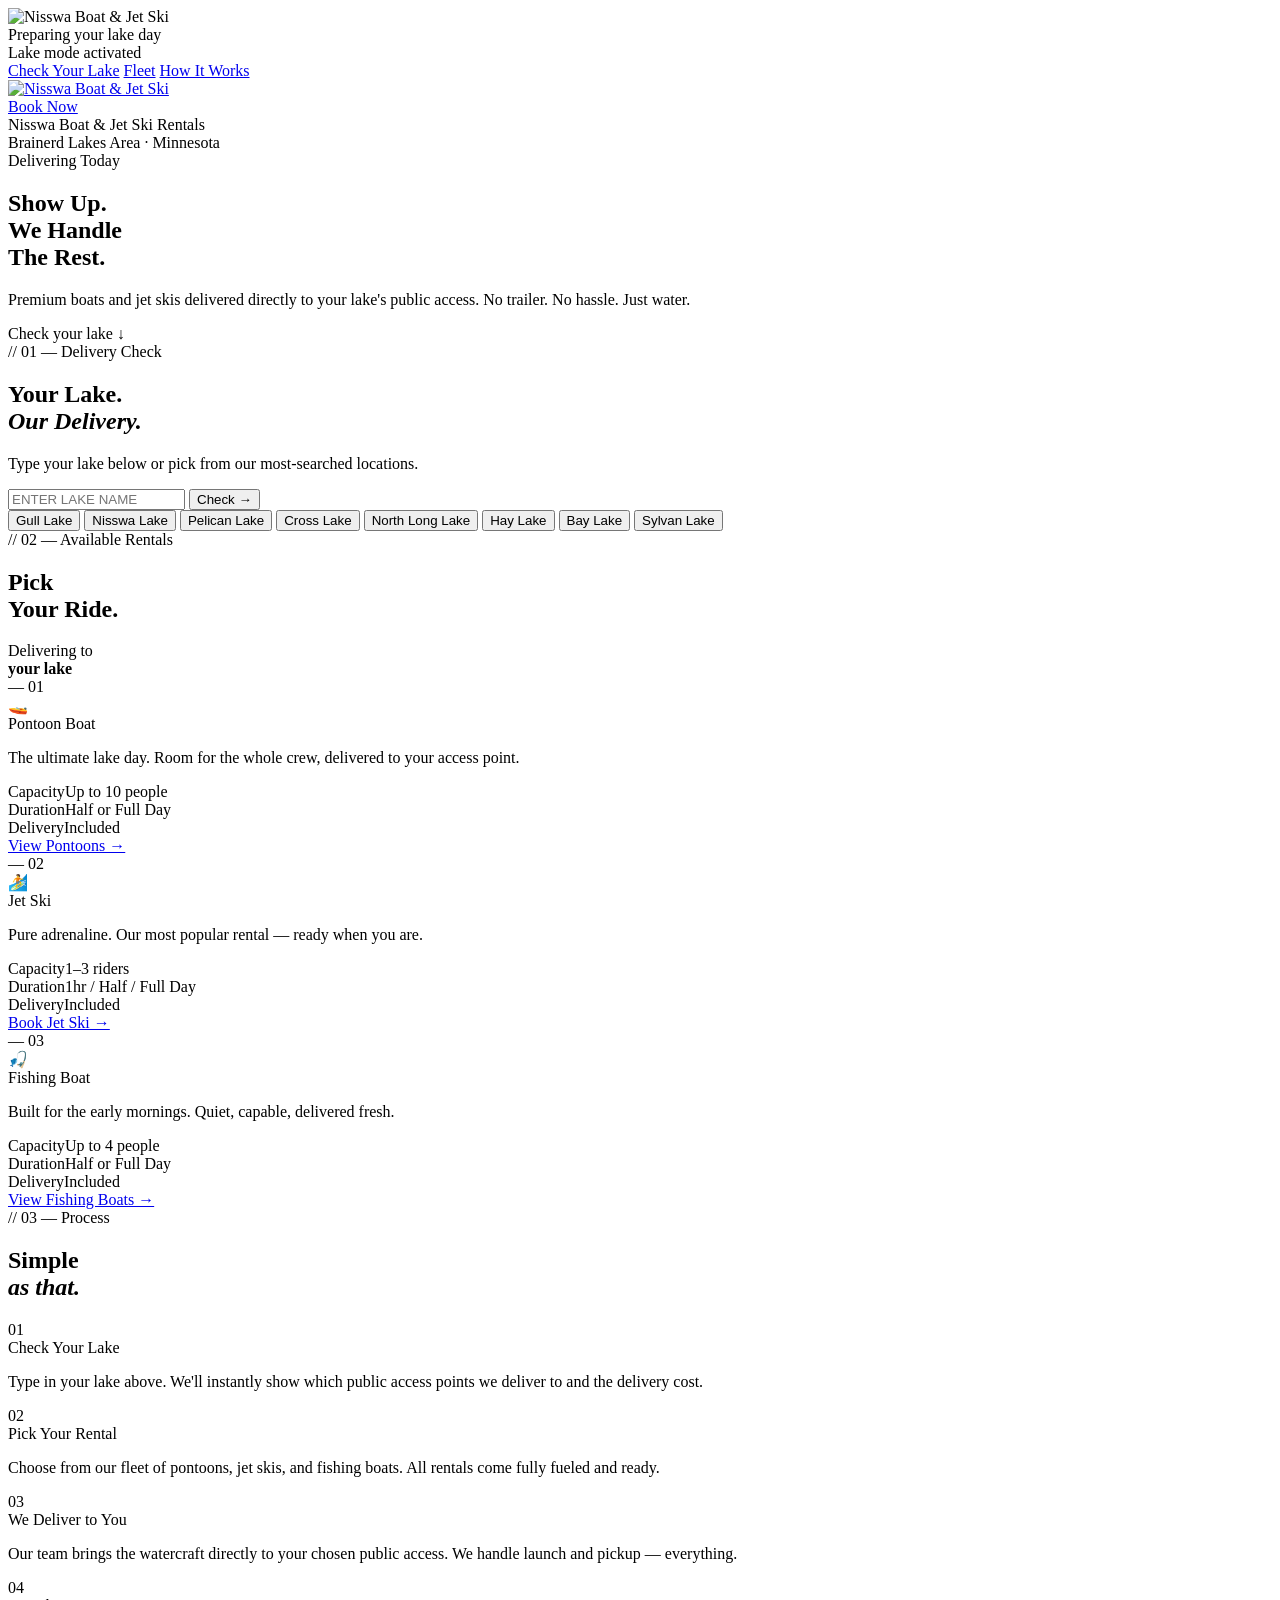
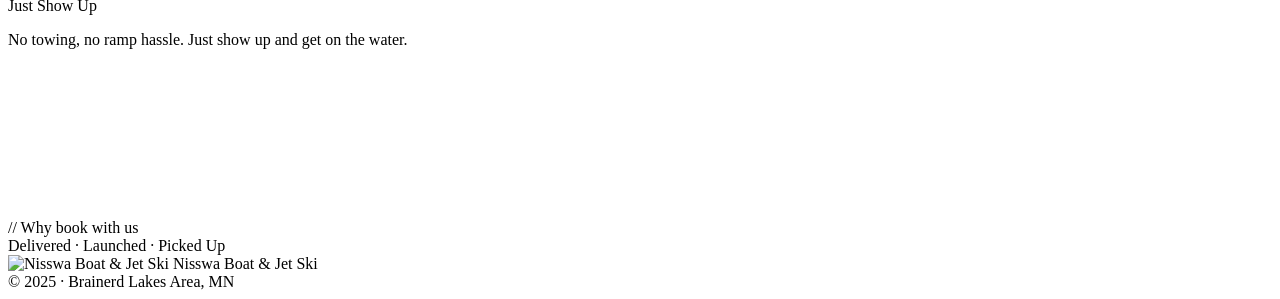
==== index.html @ b8dfc7b7 "Add initial index.html for boat rental website" ====
<!DOCTYPE html>
<html lang="en">
<head>
  <meta charset="UTF-8">
  <meta name="viewport" content="width=device-width, initial-scale=1.0">
  <title>Nisswa Boat & Jet Ski Rentals | Brainerd Lakes Area</title>
  <meta name="description" content="Premium boats and jet skis delivered directly to your lake's public access. Brainerd Lakes Area, Minnesota.">

  <!-- Fonts -->
  <link rel="preconnect" href="https://fonts.googleapis.com">
  <link rel="preconnect" href="https://fonts.gstatic.com" crossorigin>
  <link href="https://fonts.googleapis.com/css2?family=Bebas+Neue&family=DM+Mono:wght@400;500&family=Instrument+Serif:ital@1&family=Syne:wght@400;600;700&display=swap" rel="stylesheet">

  <!-- CSS -->
  <link rel="stylesheet" href="assets/css/styles.css">
  <link rel="stylesheet" href="assets/css/home.css">

  <!-- Booqable -->
  <script src="https://4489d2fe-17a6-4d29-9c95-32f821e65a2d.assets.booqable.com/v2/booqable.js" defer></script>
</head>
<body>

  <!-- LOADER -->
  <div class="nbjs-loader" id="nbjs-loader">
    <div class="nbjs-loader-inner">
      <img src="assets/images/logo.png" alt="Nisswa Boat & Jet Ski">
      <div class="nbjs-loader-line"></div>
      <div class="nbjs-loader-text">Preparing your lake day</div>
    </div>
  </div>

  <!-- CURSOR -->
  <div class="cursor" id="cursor"></div>

  <!-- LAKE MODE TOAST -->
  <div class="lake-mode-toast" id="lakeModeToast">Lake mode activated</div>

  <div class="nbjs-wrap">

    <!-- HEADER -->
    <header id="hdr">
      <div class="header-left">
        <a href="#checker" class="nav-link">Check Your Lake</a>
        <a href="fleet.html" class="nav-link">Fleet</a>
        <a href="#how" class="nav-link">How It Works</a>
      </div>
      <div class="header-logo">
        <a href="index.html" id="lakeModeTrigger" title="Activate Lake Mode">
          <img src="assets/images/logo.png" alt="Nisswa Boat & Jet Ski">
        </a>
      </div>
      <div class="header-right">
        <a href="#checker" class="book-btn">Book Now</a>
      </div>
    </header>

    <!-- HERO -->
    <section class="hero">
      <div class="hero-meta">
        <div class="hero-eyebrow">
          Nisswa Boat &amp; Jet Ski Rentals<br>
          Brainerd Lakes Area · Minnesota
        </div>
        <div class="hero-tag">
          <span class="live-dot"></span>
          Delivering Today
        </div>
      </div>
      <div class="hero-content">
        <h1 class="hero-h1">
          Show Up.<br>
          <span class="dim">We Handle</span><br>
          The Rest.
        </h1>
        <div class="hero-bottom">
          <p class="hero-sub">
            Premium boats and jet skis delivered directly to your lake's public access.
            No trailer. No hassle. Just water.
          </p>
          <div class="hero-scroll">
            <div class="sweep-line"></div>
            <span>Check your lake ↓</span>
          </div>
        </div>
      </div>
    </section>

    <!-- LAKE CHECKER -->
    <section id="checker">
      <div class="checker-top rev">
        <div>
          <div class="s-label">// 01 — Delivery Check</div>
          <h2 class="checker-title">Your Lake.<br><em>Our Delivery.</em></h2>
        </div>
        <p class="checker-desc">
          Type your lake below or pick from our most-searched locations.
        </p>
      </div>

      <div class="search-wrap rev">
        <input class="lake-input" id="lake-input" type="text" placeholder="ENTER LAKE NAME" autocomplete="off">
        <button class="search-btn" onclick="doCheck()">Check →</button>
        <div class="lake-suggestions" id="lake-suggestions"></div>
      </div>

      <div class="pills rev" id="pills">
        <button class="pill" onclick="setLake('Gull Lake')">Gull Lake</button>
        <button class="pill" onclick="setLake('Nisswa Lake')">Nisswa Lake</button>
        <button class="pill" onclick="setLake('Pelican Lake')">Pelican Lake</button>
        <button class="pill" onclick="setLake('Cross Lake')">Cross Lake</button>
        <button class="pill" onclick="setLake('North Long Lake')">North Long Lake</button>
        <button class="pill" onclick="setLake('Hay Lake')">Hay Lake</button>
        <button class="pill" onclick="setLake('Bay Lake')">Bay Lake</button>
        <button class="pill" onclick="setLake('Sylvan Lake')">Sylvan Lake</button>
      </div>

      <div id="results"></div>
    </section>

    <!-- FLEET PREVIEW -->
    <section id="fleet">
      <div class="fleet-top rev">
        <div>
          <div class="s-label">// 02 — Available Rentals</div>
          <h2 class="fleet-title">Pick<br>Your Ride.</h2>
        </div>
        <div class="fleet-ctx">
          Delivering to<br>
          <strong id="fleet-lake">your lake</strong>
        </div>
      </div>

      <div class="fleet-grid rev">
        <div class="fc">
          <div class="fc-num">— 01</div>
          <span class="fc-icon">🚤</span>
          <div class="fc-name">Pontoon Boat</div>
          <p class="fc-tag">The ultimate lake day. Room for the whole crew, delivered to your access point.</p>
          <div class="fc-specs">
            <div class="spec"><span>Capacity</span><span class="sv">Up to 10 people</span></div>
            <div class="spec"><span>Duration</span><span class="sv">Half or Full Day</span></div>
            <div class="spec"><span>Delivery</span><span class="sv">Included</span></div>
          </div>
          <a href="fleet.html" class="fc-btn">View Pontoons →</a>
        </div>

        <div class="fc feat">
          <div class="fc-num">— 02</div>
          <span class="fc-icon">🏄</span>
          <div class="fc-name">Jet Ski</div>
          <p class="fc-tag">Pure adrenaline. Our most popular rental — ready when you are.</p>
          <div class="fc-specs">
            <div class="spec"><span>Capacity</span><span class="sv">1–3 riders</span></div>
            <div class="spec"><span>Duration</span><span class="sv">1hr / Half / Full Day</span></div>
            <div class="spec"><span>Delivery</span><span class="sv">Included</span></div>
          </div>
          <a href="jet-skis.html" class="fc-btn">Book Jet Ski →</a>
        </div>

        <div class="fc">
          <div class="fc-num">— 03</div>
          <span class="fc-icon">🎣</span>
          <div class="fc-name">Fishing Boat</div>
          <p class="fc-tag">Built for the early mornings. Quiet, capable, delivered fresh.</p>
          <div class="fc-specs">
            <div class="spec"><span>Capacity</span><span class="sv">Up to 4 people</span></div>
            <div class="spec"><span>Duration</span><span class="sv">Half or Full Day</span></div>
            <div class="spec"><span>Delivery</span><span class="sv">Included</span></div>
          </div>
          <a href="fleet.html" class="fc-btn">View Fishing Boats →</a>
        </div>
      </div>
    </section>

    <!-- HOW IT WORKS -->
    <section id="how">
      <div class="how-grid">
        <div>
          <div class="s-label rev">// 03 — Process</div>
          <h2 class="how-title rev">Simple<br><em>as that.</em></h2>

          <div class="steps">
            <div class="step rev">
              <span class="step-n">01</span>
              <div>
                <div class="step-name">Check Your Lake</div>
                <p class="step-desc">Type in your lake above. We'll instantly show which public access points we deliver to and the delivery cost.</p>
              </div>
            </div>
            <div class="step rev">
              <span class="step-n">02</span>
              <div>
                <div class="step-name">Pick Your Rental</div>
                <p class="step-desc">Choose from our fleet of pontoons, jet skis, and fishing boats. All rentals come fully fueled and ready.</p>
              </div>
            </div>
            <div class="step rev">
              <span class="step-n">03</span>
              <div>
                <div class="step-name">We Deliver to You</div>
                <p class="step-desc">Our team brings the watercraft directly to your chosen public access. We handle launch and pickup — everything.</p>
              </div>
            </div>
            <div class="step rev">
              <span class="step-n">04</span>
              <div>
                <div class="step-name">Just Show Up</div>
                <p class="step-desc">No towing, no ramp hassle. Just show up and get on the water.</p>
              </div>
            </div>
          </div>
        </div>

        <div class="how-aside rev">
          <div class="how-box">
            <div class="how-box-vis">
              <video autoplay muted loop playsinline>
                <source src="https://chartreuse-sparrow-gl9l.squarespace.com/s/copy_A14134D2-BABE-4068-9DE1-228DFB17A4EE.mov" type="video/mp4">
              </video>
            </div>
            <div class="how-box-info">
              <div class="hbi-label">// Why book with us</div>
              <div class="hbi-val">Delivered · Launched · Picked Up</div>
            </div>
          </div>
        </div>
      </div>
    </section>

    <!-- FOOTER -->
    <footer>
      <div class="footer-logo">
        <img src="assets/images/logo.png" alt="Nisswa Boat &amp; Jet Ski">
        <span class="footer-name">Nisswa Boat &amp; Jet Ski</span>
      </div>
      <div class="footer-copy">© 2025 · Brainerd Lakes Area, MN</div>
    </footer>

  </div><!-- /.nbjs-wrap -->

  <!-- JS -->
  <script src="assets/js/main.js"></script>
  <script src="assets/js/home.js"></script>
</body>
</html>
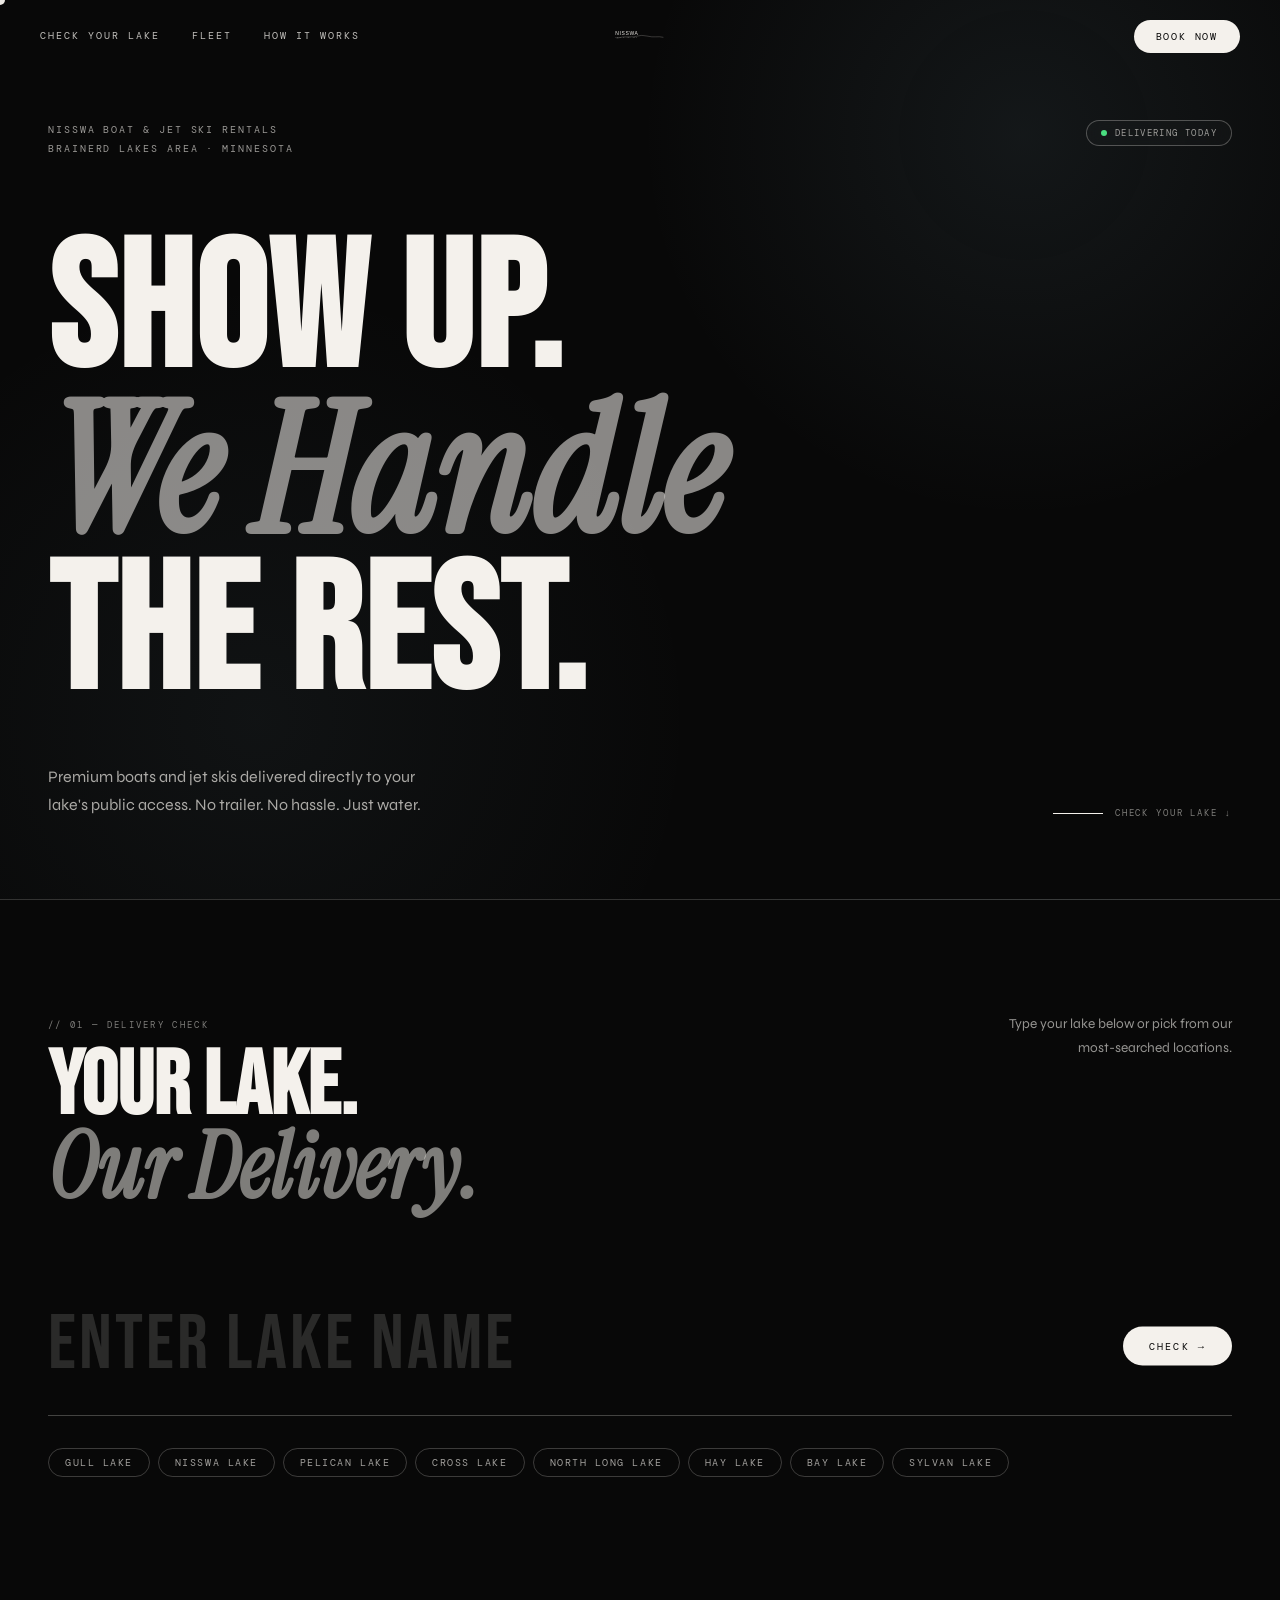
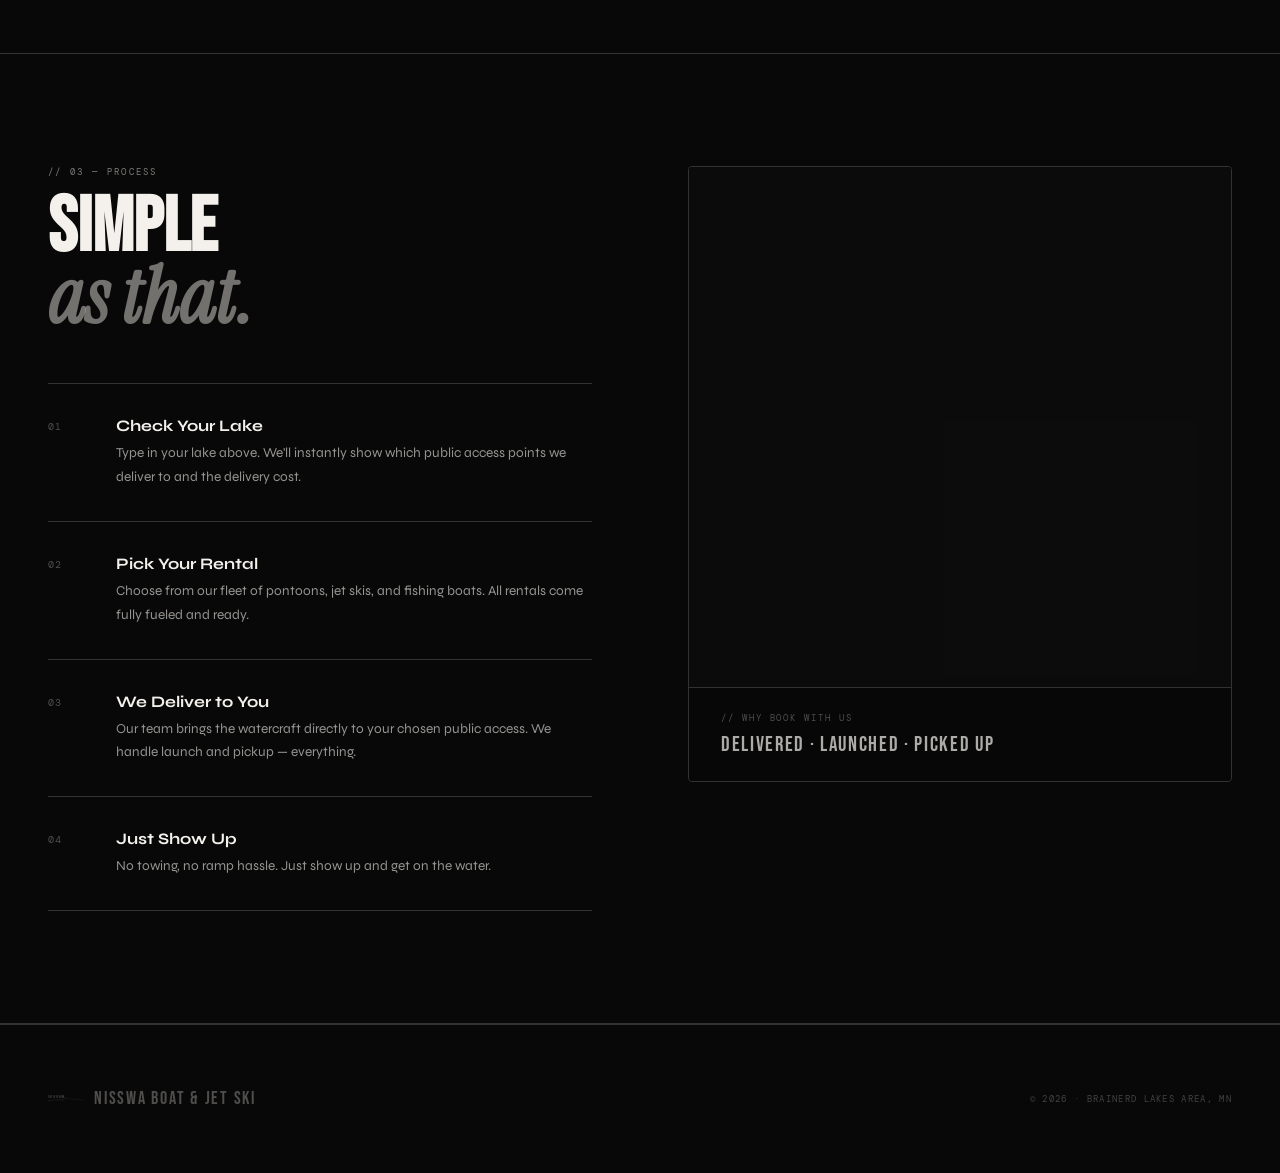
==== commit c92eddeb: "Fix logo ref (svg), copyright year, video fallback — index.html" ====
--- a/index.html
+++ b/index.html
@@ -1,245 +1,241 @@
 <!DOCTYPE html>
 <html lang="en">
 <head>
-  <meta charset="UTF-8">
-  <meta name="viewport" content="width=device-width, initial-scale=1.0">
-  <title>Nisswa Boat & Jet Ski Rentals | Brainerd Lakes Area</title>
-  <meta name="description" content="Premium boats and jet skis delivered directly to your lake's public access. Brainerd Lakes Area, Minnesota.">
-
-  <!-- Fonts -->
-  <link rel="preconnect" href="https://fonts.googleapis.com">
-  <link rel="preconnect" href="https://fonts.gstatic.com" crossorigin>
-  <link href="https://fonts.googleapis.com/css2?family=Bebas+Neue&family=DM+Mono:wght@400;500&family=Instrument+Serif:ital@1&family=Syne:wght@400;600;700&display=swap" rel="stylesheet">
-
-  <!-- CSS -->
-  <link rel="stylesheet" href="assets/css/styles.css">
-  <link rel="stylesheet" href="assets/css/home.css">
-
-  <!-- Booqable -->
-  <script src="https://4489d2fe-17a6-4d29-9c95-32f821e65a2d.assets.booqable.com/v2/booqable.js" defer></script>
+	<meta charset="UTF-8">
+	<meta name="viewport" content="width=device-width, initial-scale=1.0">
+	<title>Nisswa Boat & Jet Ski Rentals | Brainerd Lakes Area</title>
+	<meta name="description" content="Premium boats and jet skis delivered directly to your lake's public access. Brainerd Lakes Area, Minnesota.">
+	<!-- Fonts -->
+	<link rel="preconnect" href="https://fonts.googleapis.com">
+	<link rel="preconnect" href="https://fonts.gstatic.com" crossorigin>
+	<link href="https://fonts.googleapis.com/css2?family=Bebas+Neue&family=DM+Mono:wght@400;500&family=Instrument+Serif:ital@1&family=Syne:wght@400;600;700&display=swap" rel="stylesheet">
+	<!-- CSS -->
+	<link rel="stylesheet" href="assets/css/styles.css">
+	<link rel="stylesheet" href="assets/css/home.css">
+	<!-- Booqable -->
+	<script src="https://4489d2fe-17a6-4d29-9c95-32f821e65a2d.assets.booqable.com/v2/booqable.js" defer></script>
 </head>
 <body>
-
-  <!-- LOADER -->
-  <div class="nbjs-loader" id="nbjs-loader">
-    <div class="nbjs-loader-inner">
-      <img src="assets/images/logo.png" alt="Nisswa Boat & Jet Ski">
-      <div class="nbjs-loader-line"></div>
-      <div class="nbjs-loader-text">Preparing your lake day</div>
-    </div>
-  </div>
-
-  <!-- CURSOR -->
-  <div class="cursor" id="cursor"></div>
-
-  <!-- LAKE MODE TOAST -->
-  <div class="lake-mode-toast" id="lakeModeToast">Lake mode activated</div>
-
-  <div class="nbjs-wrap">
-
-    <!-- HEADER -->
-    <header id="hdr">
-      <div class="header-left">
-        <a href="#checker" class="nav-link">Check Your Lake</a>
-        <a href="fleet.html" class="nav-link">Fleet</a>
-        <a href="#how" class="nav-link">How It Works</a>
-      </div>
-      <div class="header-logo">
-        <a href="index.html" id="lakeModeTrigger" title="Activate Lake Mode">
-          <img src="assets/images/logo.png" alt="Nisswa Boat & Jet Ski">
-        </a>
-      </div>
-      <div class="header-right">
-        <a href="#checker" class="book-btn">Book Now</a>
-      </div>
-    </header>
-
-    <!-- HERO -->
-    <section class="hero">
-      <div class="hero-meta">
-        <div class="hero-eyebrow">
-          Nisswa Boat &amp; Jet Ski Rentals<br>
-          Brainerd Lakes Area · Minnesota
-        </div>
-        <div class="hero-tag">
-          <span class="live-dot"></span>
-          Delivering Today
-        </div>
-      </div>
-      <div class="hero-content">
-        <h1 class="hero-h1">
-          Show Up.<br>
-          <span class="dim">We Handle</span><br>
-          The Rest.
-        </h1>
-        <div class="hero-bottom">
-          <p class="hero-sub">
-            Premium boats and jet skis delivered directly to your lake's public access.
-            No trailer. No hassle. Just water.
-          </p>
-          <div class="hero-scroll">
-            <div class="sweep-line"></div>
-            <span>Check your lake ↓</span>
-          </div>
-        </div>
-      </div>
-    </section>
-
-    <!-- LAKE CHECKER -->
-    <section id="checker">
-      <div class="checker-top rev">
-        <div>
-          <div class="s-label">// 01 — Delivery Check</div>
-          <h2 class="checker-title">Your Lake.<br><em>Our Delivery.</em></h2>
-        </div>
-        <p class="checker-desc">
-          Type your lake below or pick from our most-searched locations.
-        </p>
-      </div>
-
-      <div class="search-wrap rev">
-        <input class="lake-input" id="lake-input" type="text" placeholder="ENTER LAKE NAME" autocomplete="off">
-        <button class="search-btn" onclick="doCheck()">Check →</button>
-        <div class="lake-suggestions" id="lake-suggestions"></div>
-      </div>
-
-      <div class="pills rev" id="pills">
-        <button class="pill" onclick="setLake('Gull Lake')">Gull Lake</button>
-        <button class="pill" onclick="setLake('Nisswa Lake')">Nisswa Lake</button>
-        <button class="pill" onclick="setLake('Pelican Lake')">Pelican Lake</button>
-        <button class="pill" onclick="setLake('Cross Lake')">Cross Lake</button>
-        <button class="pill" onclick="setLake('North Long Lake')">North Long Lake</button>
-        <button class="pill" onclick="setLake('Hay Lake')">Hay Lake</button>
-        <button class="pill" onclick="setLake('Bay Lake')">Bay Lake</button>
-        <button class="pill" onclick="setLake('Sylvan Lake')">Sylvan Lake</button>
-      </div>
-
-      <div id="results"></div>
-    </section>
-
-    <!-- FLEET PREVIEW -->
-    <section id="fleet">
-      <div class="fleet-top rev">
-        <div>
-          <div class="s-label">// 02 — Available Rentals</div>
-          <h2 class="fleet-title">Pick<br>Your Ride.</h2>
-        </div>
-        <div class="fleet-ctx">
-          Delivering to<br>
-          <strong id="fleet-lake">your lake</strong>
-        </div>
-      </div>
-
-      <div class="fleet-grid rev">
-        <div class="fc">
-          <div class="fc-num">— 01</div>
-          <span class="fc-icon">🚤</span>
-          <div class="fc-name">Pontoon Boat</div>
-          <p class="fc-tag">The ultimate lake day. Room for the whole crew, delivered to your access point.</p>
-          <div class="fc-specs">
-            <div class="spec"><span>Capacity</span><span class="sv">Up to 10 people</span></div>
-            <div class="spec"><span>Duration</span><span class="sv">Half or Full Day</span></div>
-            <div class="spec"><span>Delivery</span><span class="sv">Included</span></div>
-          </div>
-          <a href="fleet.html" class="fc-btn">View Pontoons →</a>
-        </div>
-
-        <div class="fc feat">
-          <div class="fc-num">— 02</div>
-          <span class="fc-icon">🏄</span>
-          <div class="fc-name">Jet Ski</div>
-          <p class="fc-tag">Pure adrenaline. Our most popular rental — ready when you are.</p>
-          <div class="fc-specs">
-            <div class="spec"><span>Capacity</span><span class="sv">1–3 riders</span></div>
-            <div class="spec"><span>Duration</span><span class="sv">1hr / Half / Full Day</span></div>
-            <div class="spec"><span>Delivery</span><span class="sv">Included</span></div>
-          </div>
-          <a href="jet-skis.html" class="fc-btn">Book Jet Ski →</a>
-        </div>
-
-        <div class="fc">
-          <div class="fc-num">— 03</div>
-          <span class="fc-icon">🎣</span>
-          <div class="fc-name">Fishing Boat</div>
-          <p class="fc-tag">Built for the early mornings. Quiet, capable, delivered fresh.</p>
-          <div class="fc-specs">
-            <div class="spec"><span>Capacity</span><span class="sv">Up to 4 people</span></div>
-            <div class="spec"><span>Duration</span><span class="sv">Half or Full Day</span></div>
-            <div class="spec"><span>Delivery</span><span class="sv">Included</span></div>
-          </div>
-          <a href="fleet.html" class="fc-btn">View Fishing Boats →</a>
-        </div>
-      </div>
-    </section>
-
-    <!-- HOW IT WORKS -->
-    <section id="how">
-      <div class="how-grid">
-        <div>
-          <div class="s-label rev">// 03 — Process</div>
-          <h2 class="how-title rev">Simple<br><em>as that.</em></h2>
-
-          <div class="steps">
-            <div class="step rev">
-              <span class="step-n">01</span>
-              <div>
-                <div class="step-name">Check Your Lake</div>
-                <p class="step-desc">Type in your lake above. We'll instantly show which public access points we deliver to and the delivery cost.</p>
-              </div>
-            </div>
-            <div class="step rev">
-              <span class="step-n">02</span>
-              <div>
-                <div class="step-name">Pick Your Rental</div>
-                <p class="step-desc">Choose from our fleet of pontoons, jet skis, and fishing boats. All rentals come fully fueled and ready.</p>
-              </div>
-            </div>
-            <div class="step rev">
-              <span class="step-n">03</span>
-              <div>
-                <div class="step-name">We Deliver to You</div>
-                <p class="step-desc">Our team brings the watercraft directly to your chosen public access. We handle launch and pickup — everything.</p>
-              </div>
-            </div>
-            <div class="step rev">
-              <span class="step-n">04</span>
-              <div>
-                <div class="step-name">Just Show Up</div>
-                <p class="step-desc">No towing, no ramp hassle. Just show up and get on the water.</p>
-              </div>
-            </div>
-          </div>
-        </div>
-
-        <div class="how-aside rev">
-          <div class="how-box">
-            <div class="how-box-vis">
-              <video autoplay muted loop playsinline>
-                <source src="https://chartreuse-sparrow-gl9l.squarespace.com/s/copy_A14134D2-BABE-4068-9DE1-228DFB17A4EE.mov" type="video/mp4">
-              </video>
-            </div>
-            <div class="how-box-info">
-              <div class="hbi-label">// Why book with us</div>
-              <div class="hbi-val">Delivered · Launched · Picked Up</div>
-            </div>
-          </div>
-        </div>
-      </div>
-    </section>
-
-    <!-- FOOTER -->
-    <footer>
-      <div class="footer-logo">
-        <img src="assets/images/logo.png" alt="Nisswa Boat &amp; Jet Ski">
-        <span class="footer-name">Nisswa Boat &amp; Jet Ski</span>
-      </div>
-      <div class="footer-copy">© 2025 · Brainerd Lakes Area, MN</div>
-    </footer>
-
-  </div><!-- /.nbjs-wrap -->
-
-  <!-- JS -->
-  <script src="assets/js/main.js"></script>
-  <script src="assets/js/home.js"></script>
+	<!-- LOADER -->
+	<div class="nbjs-loader" id="nbjs-loader">
+		<div class="nbjs-loader-inner">
+			<img src="assets/images/logo.svg" alt="Nisswa Boat & Jet Ski" width="160" height="48">
+			<div class="nbjs-loader-line"></div>
+			<div class="nbjs-loader-text">Preparing your lake day</div>
+		</div>
+	</div>
+
+	<!-- CURSOR -->
+	<div class="cursor" id="cursor"></div>
+
+	<!-- LAKE MODE TOAST -->
+	<div class="lake-mode-toast" id="lakeModeToast">Lake mode activated</div>
+
+	<div class="nbjs-wrap">
+		<!-- HEADER -->
+		<header id="hdr">
+			<div class="header-left">
+				<a href="#checker" class="nav-link">Check Your Lake</a>
+				<a href="fleet.html" class="nav-link">Fleet</a>
+				<a href="#how" class="nav-link">How It Works</a>
+			</div>
+			<div class="header-logo">
+				<a href="index.html" id="lakeModeTrigger" title="Activate Lake Mode">
+					<img src="assets/images/logo.svg" alt="Nisswa Boat & Jet Ski" width="140" height="42">
+				</a>
+			</div>
+			<div class="header-right">
+				<a href="#checker" class="book-btn">Book Now</a>
+			</div>
+		</header>
+
+		<!-- HERO -->
+		<section class="hero">
+			<div class="hero-meta">
+				<div class="hero-eyebrow">
+					Nisswa Boat &amp; Jet Ski Rentals<br>
+					Brainerd Lakes Area · Minnesota
+				</div>
+				<div class="hero-tag">
+					<span class="live-dot"></span>
+					Delivering Today
+				</div>
+			</div>
+			<div class="hero-content">
+				<h1 class="hero-h1">
+					Show Up.<br>
+					<span class="dim">We Handle</span><br>
+					The Rest.
+				</h1>
+				<div class="hero-bottom">
+					<p class="hero-sub">
+						Premium boats and jet skis delivered directly to your lake's public access. No trailer. No hassle. Just water.
+					</p>
+					<div class="hero-scroll">
+						<div class="sweep-line"></div>
+						<span>Check your lake ↓</span>
+					</div>
+				</div>
+			</div>
+		</section>
+
+		<!-- LAKE CHECKER -->
+		<section id="checker">
+			<div class="checker-top rev">
+				<div>
+					<div class="s-label">// 01 — Delivery Check</div>
+					<h2 class="checker-title">Your Lake.<br><em>Our Delivery.</em></h2>
+				</div>
+				<p class="checker-desc">
+					Type your lake below or pick from our most-searched locations.
+				</p>
+			</div>
+			<div class="search-wrap rev">
+				<input class="lake-input" id="lake-input" type="text" placeholder="ENTER LAKE NAME" autocomplete="off">
+				<button class="search-btn" onclick="doCheck()">Check →</button>
+				<div class="lake-suggestions" id="lake-suggestions"></div>
+			</div>
+			<div class="pills rev" id="pills">
+				<button class="pill" onclick="setLake('Gull Lake')">Gull Lake</button>
+				<button class="pill" onclick="setLake('Nisswa Lake')">Nisswa Lake</button>
+				<button class="pill" onclick="setLake('Pelican Lake')">Pelican Lake</button>
+				<button class="pill" onclick="setLake('Cross Lake')">Cross Lake</button>
+				<button class="pill" onclick="setLake('North Long Lake')">North Long Lake</button>
+				<button class="pill" onclick="setLake('Hay Lake')">Hay Lake</button>
+				<button class="pill" onclick="setLake('Bay Lake')">Bay Lake</button>
+				<button class="pill" onclick="setLake('Sylvan Lake')">Sylvan Lake</button>
+			</div>
+			<div id="results"></div>
+		</section>
+
+		<!-- FLEET PREVIEW -->
+		<section id="fleet">
+			<div class="fleet-top rev">
+				<div>
+					<div class="s-label">// 02 — Available Rentals</div>
+					<h2 class="fleet-title">Pick<br>Your Ride.</h2>
+				</div>
+				<div class="fleet-ctx">
+					Delivering to<br>
+					<strong id="fleet-lake">your lake</strong>
+				</div>
+			</div>
+			<div class="fleet-grid rev">
+				<div class="fc">
+					<div class="fc-num">— 01</div>
+					<span class="fc-icon">🚤</span>
+					<div class="fc-name">Pontoon Boat</div>
+					<p class="fc-tag">The ultimate lake day. Room for the whole crew, delivered to your access point.</p>
+					<div class="fc-specs">
+						<div class="spec"><span>Capacity</span><span class="sv">Up to 10 people</span></div>
+						<div class="spec"><span>Duration</span><span class="sv">Half or Full Day</span></div>
+						<div class="spec"><span>Delivery</span><span class="sv">Included</span></div>
+					</div>
+					<a href="fleet.html" class="fc-btn">View Pontoons →</a>
+				</div>
+				<div class="fc feat">
+					<div class="fc-num">— 02</div>
+					<span class="fc-icon">🏄</span>
+					<div class="fc-name">Jet Ski</div>
+					<p class="fc-tag">Pure adrenaline. Our most popular rental — ready when you are.</p>
+					<div class="fc-specs">
+						<div class="spec"><span>Capacity</span><span class="sv">1–3 riders</span></div>
+						<div class="spec"><span>Duration</span><span class="sv">1hr / Half / Full Day</span></div>
+						<div class="spec"><span>Delivery</span><span class="sv">Included</span></div>
+					</div>
+					<a href="jet-skis.html" class="fc-btn">Book Jet Ski →</a>
+				</div>
+				<div class="fc">
+					<div class="fc-num">— 03</div>
+					<span class="fc-icon">🎣</span>
+					<div class="fc-name">Fishing Boat</div>
+					<p class="fc-tag">Built for the early mornings. Quiet, capable, delivered fresh.</p>
+					<div class="fc-specs">
+						<div class="spec"><span>Capacity</span><span class="sv">Up to 4 people</span></div>
+						<div class="spec"><span>Duration</span><span class="sv">Half or Full Day</span></div>
+						<div class="spec"><span>Delivery</span><span class="sv">Included</span></div>
+					</div>
+					<a href="fleet.html" class="fc-btn">View Fishing Boats →</a>
+				</div>
+			</div>
+		</section>
+
+		<!-- HOW IT WORKS -->
+		<section id="how">
+			<div class="how-grid">
+				<div>
+					<div class="s-label rev">// 03 — Process</div>
+					<h2 class="how-title rev">Simple<br><em>as that.</em></h2>
+					<div class="steps">
+						<div class="step rev">
+							<span class="step-n">01</span>
+							<div>
+								<div class="step-name">Check Your Lake</div>
+								<p class="step-desc">Type in your lake above. We'll instantly show which public access points we deliver to and the delivery cost.</p>
+							</div>
+						</div>
+						<div class="step rev">
+							<span class="step-n">02</span>
+							<div>
+								<div class="step-name">Pick Your Rental</div>
+								<p class="step-desc">Choose from our fleet of pontoons, jet skis, and fishing boats. All rentals come fully fueled and ready.</p>
+							</div>
+						</div>
+						<div class="step rev">
+							<span class="step-n">03</span>
+							<div>
+								<div class="step-name">We Deliver to You</div>
+								<p class="step-desc">Our team brings the watercraft directly to your chosen public access. We handle launch and pickup — everything.</p>
+							</div>
+						</div>
+						<div class="step rev">
+							<span class="step-n">04</span>
+							<div>
+								<div class="step-name">Just Show Up</div>
+								<p class="step-desc">No towing, no ramp hassle. Just show up and get on the water.</p>
+							</div>
+						</div>
+					</div>
+				</div>
+				<div class="how-aside rev">
+					<div class="how-box">
+						<div class="how-box-vis">
+							<video autoplay muted loop playsinline poster="assets/images/video-poster.jpg">
+								<source src="https://chartreuse-sparrow-gl9l.squarespace.com/s/copy_A14134D2-BABE-4068-9DE1-228DFB17A4EE.mov" type="video/mp4">
+								<!-- Fallback if video unavailable -->
+								<div class="video-fallback">
+									<svg viewBox="0 0 560 420" xmlns="http://www.w3.org/2000/svg">
+										<rect width="560" height="420" fill="#0e1c2e"/>
+										<path d="M60 290 Q200 260 280 255 Q360 250 500 270" stroke="rgba(90,150,220,.3)" stroke-width="1.5" fill="none" stroke-dasharray="6 4"/>
+										<path d="M80 310 Q200 280 280 275 Q360 270 480 290" stroke="rgba(90,150,220,.18)" stroke-width="1" fill="none"/>
+										<path d="M140,230 Q200,210 280,208 Q360,206 420,220 L410,250 Q280,265 150,252 Z" fill="#e8e4dc" stroke="#c4c0b8" stroke-width="1"/>
+										<path d="M142,248 Q280,258 408,247 L406,253 Q280,263 144,253 Z" fill="#c0392b"/>
+										<path d="M200,208 Q280,192 370,202 Q392,206 400,215 L376,220 Q295,210 220,214 Z" fill="#111" stroke="#1a1a1a" stroke-width="1"/>
+									</svg>
+								</div>
+							</video>
+						</div>
+						<div class="how-box-info">
+							<div class="hbi-label">// Why book with us</div>
+							<div class="hbi-val">Delivered · Launched · Picked Up</div>
+						</div>
+					</div>
+				</div>
+			</div>
+		</section>
+
+		<!-- FOOTER -->
+		<footer>
+			<div class="footer-logo">
+				<img src="assets/images/logo.svg" alt="Nisswa Boat &amp; Jet Ski" width="120" height="36">
+				<span class="footer-name">Nisswa Boat &amp; Jet Ski</span>
+			</div>
+			<div class="footer-copy">© 2026 · Brainerd Lakes Area, MN</div>
+		</footer>
+	</div><!-- /.nbjs-wrap -->
+
+	<!-- JS -->
+	<script src="assets/js/main.js"></script>
+	<script src="assets/js/home.js"></script>
 </body>
 </html>
--- a/assets/css/styles.css
+++ b/assets/css/styles.css
@@ -0,0 +1,405 @@
+/* =========================================================
+   NISSWA BOAT & JET SKI — SHARED STYLES
+   Applies to: index.html, fleet.html, jet-skis.html
+========================================================= */
+
+/* ── RESET ─────────────────────────────────────────────── */
+*, *::before, *::after {
+  box-sizing: border-box;
+  margin: 0;
+  padding: 0;
+}
+
+html {
+  scroll-behavior: smooth;
+}
+
+/* ── ROOT ──────────────────────────────────────────────── */
+:root {
+  --black:     #080808;
+  --white:     #f4f1ec;
+  --off-white: #ede9e2;
+  --border:    rgba(244, 241, 236, 0.18);
+  --muted:     rgba(244, 241, 236, 0.65);
+  --muted-2:   rgba(244, 241, 236, 0.50);
+  --muted-3:   rgba(244, 241, 236, 0.35);
+}
+
+body {
+  background: var(--black);
+  color: var(--white);
+  font-family: 'Syne', sans-serif;
+  overflow-x: hidden;
+  cursor: none;
+}
+
+@media (max-width: 768px) {
+  body { cursor: auto; }
+}
+
+a, button, input {
+  font-family: inherit;
+}
+
+/* ── CUSTOM CURSOR ──────────────────────────────────────── */
+.cursor {
+  position: fixed;
+  width: 10px;
+  height: 10px;
+  background: var(--white);
+  border-radius: 50%;
+  pointer-events: none;
+  z-index: 99999;
+  transform: translate(-50%, -50%);
+  transition: width 0.25s, height 0.25s, opacity 0.25s;
+  mix-blend-mode: difference;
+}
+
+.cursor.expand {
+  width: 44px;
+  height: 44px;
+}
+
+@media (max-width: 768px) {
+  .cursor { display: none !important; }
+}
+
+/* ── LOADER ─────────────────────────────────────────────── */
+.nbjs-loader {
+  position: fixed;
+  inset: 0;
+  background: #0b0f14;
+  z-index: 999999;
+  display: flex;
+  align-items: center;
+  justify-content: center;
+  transition: opacity 0.7s ease, visibility 0.7s ease;
+}
+
+.nbjs-loader.is-hidden {
+  opacity: 0;
+  visibility: hidden;
+  pointer-events: none;
+}
+
+.nbjs-loader-inner {
+  text-align: center;
+  transform: translateY(-10px);
+}
+
+.nbjs-loader-inner img {
+  width: 140px;
+  max-width: 40vw;
+  margin-bottom: 18px;
+  opacity: 0.95;
+  display: block;
+  margin-left: auto;
+  margin-right: auto;
+}
+
+.nbjs-loader-line {
+  width: 90px;
+  height: 1px;
+  background: rgba(255, 255, 255, 0.3);
+  margin: 12px auto;
+  animation: loaderLine 1.6s ease-in-out infinite;
+}
+
+@keyframes loaderLine {
+  0%   { opacity: 0.2; transform: scaleX(0.6); }
+  50%  { opacity: 1;   transform: scaleX(1); }
+  100% { opacity: 0.2; transform: scaleX(0.6); }
+}
+
+.nbjs-loader-text {
+  font-family: 'DM Mono', monospace;
+  font-size: 10px;
+  letter-spacing: 0.25em;
+  text-transform: uppercase;
+  color: rgba(244, 241, 236, 0.6);
+}
+
+/* ── HEADER ─────────────────────────────────────────────── */
+#hdr {
+  position: fixed;
+  top: 0;
+  left: 0;
+  right: 0;
+  z-index: 1000;
+  display: grid;
+  grid-template-columns: 1fr auto 1fr;
+  align-items: center;
+  padding: 0 2.5rem;
+  height: 72px;
+  transition: all 0.5s cubic-bezier(.16, 1, .3, 1);
+  background: transparent;
+}
+
+#hdr.scrolled {
+  background: rgba(8, 8, 8, 0.88);
+  backdrop-filter: blur(20px);
+  -webkit-backdrop-filter: blur(20px);
+  border-bottom: 1px solid var(--border);
+  height: 60px;
+}
+
+#hdr.hide {
+  transform: translateY(-100%);
+}
+
+.header-left {
+  display: flex;
+  align-items: center;
+  gap: 2rem;
+}
+
+.header-right {
+  display: flex;
+  align-items: center;
+  gap: 1.5rem;
+  justify-content: flex-end;
+}
+
+.header-logo {
+  display: flex;
+  justify-content: center;
+  align-items: center;
+}
+
+.header-logo a {
+  display: inline-flex;
+  align-items: center;
+  justify-content: center;
+  text-decoration: none;
+}
+
+.header-logo img {
+  height: 50px;
+  width: 50px;
+  object-fit: contain;
+  transition: transform 0.4s cubic-bezier(.16, 1, .3, 1);
+  display: block;
+}
+
+#hdr.scrolled .header-logo img {
+  height: 42px;
+  width: 42px;
+}
+
+.header-logo img:hover {
+  transform: scale(1.08) rotate(5deg);
+}
+
+.nav-link {
+  font-family: 'DM Mono', monospace;
+  font-size: 0.62rem;
+  letter-spacing: 0.2em;
+  text-transform: uppercase;
+  color: rgba(244, 241, 236, 0.78);
+  text-decoration: none;
+  transition: color 0.3s;
+  position: relative;
+  padding-bottom: 2px;
+}
+
+.nav-link::after {
+  content: '';
+  position: absolute;
+  bottom: 0;
+  left: 0;
+  width: 100%;
+  height: 1px;
+  background: var(--white);
+  transform: scaleX(0);
+  transform-origin: right;
+  transition: transform 0.3s cubic-bezier(.16, 1, .3, 1);
+}
+
+.nav-link:hover,
+.nav-link--active {
+  color: var(--white);
+}
+
+.nav-link:hover::after,
+.nav-link--active::after {
+  transform: scaleX(1);
+  transform-origin: left;
+}
+
+.book-btn {
+  font-family: 'DM Mono', monospace;
+  font-size: 0.62rem;
+  letter-spacing: 0.18em;
+  text-transform: uppercase;
+  color: var(--black);
+  background: var(--white);
+  padding: 10px 22px;
+  border-radius: 999px;
+  text-decoration: none;
+  transition: all 0.3s;
+  white-space: nowrap;
+  display: inline-flex;
+  align-items: center;
+  justify-content: center;
+}
+
+.book-btn:hover {
+  background: var(--off-white);
+  transform: translateY(-1px);
+}
+
+/* ── SHARED SECTION UTILITIES ───────────────────────────── */
+.s-label {
+  font-family: 'DM Mono', monospace;
+  font-size: 0.58rem;
+  letter-spacing: 0.25em;
+  text-transform: uppercase;
+  color: rgba(244, 241, 236, 0.5);
+  margin-bottom: 1rem;
+}
+
+/* ── SCROLL REVEALS ─────────────────────────────────────── */
+.rev {
+  opacity: 0;
+  transform: translateY(28px);
+  transition:
+    opacity 0.8s cubic-bezier(.16, 1, .3, 1),
+    transform 0.8s cubic-bezier(.16, 1, .3, 1);
+}
+
+.rev.in {
+  opacity: 1;
+  transform: none;
+}
+
+/* ── ANIMATIONS ─────────────────────────────────────────── */
+@keyframes blink {
+  0%, 100% { opacity: 1; }
+  50%       { opacity: 0.3; }
+}
+
+@keyframes sweep {
+  0%   { transform: translateX(-100%); }
+  100% { transform: translateX(100%); }
+}
+
+/* ── SHARED FOOTER ──────────────────────────────────────── */
+.site-footer,
+.nbjs-wrap footer {
+  padding: 3.5rem 3rem;
+  display: flex;
+  align-items: center;
+  justify-content: space-between;
+  gap: 1rem;
+  border-top: 1px solid var(--border);
+}
+
+.footer-logo {
+  display: flex;
+  align-items: center;
+  gap: 10px;
+}
+
+.footer-logo img {
+  width: 36px;
+  height: 36px;
+  object-fit: contain;
+  opacity: 0.35;
+  display: block;
+}
+
+.footer-name {
+  font-family: 'Bebas Neue', sans-serif;
+  font-size: 1.1rem;
+  letter-spacing: 0.1em;
+  color: rgba(244, 241, 236, 0.3);
+}
+
+.footer-copy {
+  font-family: 'DM Mono', monospace;
+  font-size: 0.55rem;
+  letter-spacing: 0.15em;
+  text-transform: uppercase;
+  color: rgba(244, 241, 236, 0.25);
+}
+
+/* ── LAKE MODE TOAST ────────────────────────────────────── */
+.lake-mode-toast {
+  position: fixed;
+  right: 24px;
+  bottom: 24px;
+  z-index: 999999;
+  display: inline-flex;
+  align-items: center;
+  gap: 10px;
+  padding: 11px 16px;
+  border-radius: 999px;
+  font-family: 'DM Mono', monospace;
+  font-size: 10px;
+  letter-spacing: 0.18em;
+  text-transform: uppercase;
+  white-space: nowrap;
+  color: rgba(244, 241, 236, 0.96);
+  background: linear-gradient(135deg, rgba(108, 170, 186, 0.22), rgba(18, 28, 36, 0.82));
+  border: 1px solid rgba(180, 226, 235, 0.32);
+  box-shadow:
+    0 10px 30px rgba(0, 0, 0, 0.28),
+    inset 0 1px 0 rgba(255, 255, 255, 0.12);
+  backdrop-filter: blur(14px);
+  -webkit-backdrop-filter: blur(14px);
+  opacity: 0;
+  visibility: hidden;
+  pointer-events: none;
+  transform: translateY(18px) scale(0.96);
+  transition:
+    opacity 0.35s ease,
+    transform 0.45s cubic-bezier(.16, 1, .3, 1),
+    visibility 0.35s ease;
+}
+
+.lake-mode-toast::after {
+  content: "";
+  width: 7px;
+  height: 7px;
+  border-radius: 50%;
+  background: #8fd7df;
+  box-shadow: 0 0 12px rgba(143, 215, 223, 0.65);
+  flex: 0 0 auto;
+}
+
+.lake-mode-toast.show {
+  opacity: 1;
+  visibility: visible;
+  transform: translateY(0) scale(1);
+}
+
+/* ── MOBILE HEADER ──────────────────────────────────────── */
+@media (max-width: 768px) {
+  #hdr {
+    padding: 0 1.5rem;
+    grid-template-columns: auto 1fr auto;
+  }
+
+  .header-left {
+    display: none;
+  }
+
+  .header-logo {
+    grid-column: 2;
+    justify-self: center;
+  }
+
+  .site-footer,
+  .nbjs-wrap footer {
+    flex-direction: column;
+    gap: 1rem;
+    text-align: center;
+    padding: 2.5rem 1.5rem;
+  }
+
+  .lake-mode-toast {
+    right: 14px;
+    bottom: 14px;
+    font-size: 9px;
+  }
+}
--- a/assets/css/home.css
+++ b/assets/css/home.css
@@ -0,0 +1,923 @@
+/* =========================================================
+   HOME PAGE STYLES — index.html
+========================================================= */
+
+/* ── WRAP ───────────────────────────────────────────────── */
+.nbjs-wrap {
+  position: relative;
+  background: var(--black);
+}
+
+.nbjs-wrap section {
+  border-bottom: 1px solid var(--border);
+  position: relative;
+}
+
+/* ── HERO ───────────────────────────────────────────────── */
+.hero {
+  min-height: 100vh;
+  display: flex;
+  flex-direction: column;
+  justify-content: flex-end;
+  padding: 170px 3rem 5rem;
+  position: relative;
+  overflow: hidden;
+  border-bottom: 1px solid var(--border);
+  background:
+    radial-gradient(circle at 80% 15%, rgba(143, 183, 201, 0.09), transparent 30%),
+    radial-gradient(circle at 20% 80%, rgba(143, 183, 201, 0.06), transparent 35%),
+    var(--black);
+}
+
+.hero-meta {
+  position: absolute;
+  top: 120px;
+  left: 3rem;
+  right: 3rem;
+  display: flex;
+  justify-content: space-between;
+  align-items: flex-start;
+  z-index: 2;
+}
+
+.hero-eyebrow {
+  font-family: 'DM Mono', monospace;
+  font-size: 0.6rem;
+  letter-spacing: 0.2em;
+  text-transform: uppercase;
+  color: rgba(244, 241, 236, 0.62);
+  line-height: 2;
+}
+
+.hero-tag {
+  font-family: 'DM Mono', monospace;
+  font-size: 0.58rem;
+  letter-spacing: 0.15em;
+  text-transform: uppercase;
+  color: rgba(244, 241, 236, 0.62);
+  border: 1px solid rgba(244, 241, 236, 0.28);
+  padding: 6px 14px;
+  border-radius: 999px;
+  display: flex;
+  align-items: center;
+  gap: 8px;
+  background: rgba(255, 255, 255, 0.02);
+  backdrop-filter: blur(10px);
+}
+
+.live-dot {
+  width: 6px;
+  height: 6px;
+  border-radius: 50%;
+  background: #4ade80;
+  animation: blink 2s ease infinite;
+  flex-shrink: 0;
+}
+
+.hero-content {
+  position: relative;
+  z-index: 2;
+}
+
+.hero-h1 {
+  font-family: 'Bebas Neue', sans-serif;
+  font-size: clamp(5rem, 14vw, 13.5rem);
+  line-height: 0.88;
+  letter-spacing: 0.01em;
+  color: var(--white);
+  margin-bottom: 3rem;
+  margin-top: 55px;
+}
+
+.hero-h1 .dim {
+  font-family: 'Instrument Serif', serif;
+  font-style: italic;
+  color: rgba(244, 241, 236, 0.55);
+}
+
+.hero-bottom {
+  display: flex;
+  align-items: flex-end;
+  justify-content: space-between;
+  gap: 2rem;
+}
+
+.hero-sub {
+  font-size: 1rem;
+  color: rgba(244, 241, 236, 0.68);
+  line-height: 1.75;
+  max-width: 380px;
+}
+
+.hero-scroll {
+  display: flex;
+  align-items: center;
+  gap: 12px;
+  font-family: 'DM Mono', monospace;
+  font-size: 0.58rem;
+  letter-spacing: 0.2em;
+  text-transform: uppercase;
+  color: rgba(244, 241, 236, 0.5);
+}
+
+.sweep-line {
+  width: 50px;
+  height: 1px;
+  background: rgba(244, 241, 236, 0.2);
+  position: relative;
+  overflow: hidden;
+}
+
+.sweep-line::after {
+  content: '';
+  position: absolute;
+  inset: 0;
+  background: var(--white);
+  animation: sweep 2s ease infinite;
+}
+
+/* ── LAKE CHECKER ───────────────────────────────────────── */
+#checker {
+  padding: 7rem 3rem;
+}
+
+.checker-top {
+  display: flex;
+  align-items: baseline;
+  justify-content: space-between;
+  margin-bottom: 4rem;
+  gap: 2rem;
+}
+
+.checker-title {
+  font-family: 'Bebas Neue', sans-serif;
+  font-size: clamp(3.5rem, 7vw, 7rem);
+  line-height: 0.9;
+}
+
+.checker-title em {
+  font-family: 'Instrument Serif', serif;
+  font-style: italic;
+  color: rgba(244, 241, 236, 0.5);
+}
+
+.checker-desc {
+  max-width: 240px;
+  font-size: 0.85rem;
+  color: rgba(244, 241, 236, 0.6);
+  line-height: 1.75;
+  text-align: right;
+}
+
+.search-wrap {
+  position: relative;
+  margin-bottom: 2rem;
+}
+
+.lake-input {
+  width: 100%;
+  background: transparent;
+  border: none;
+  border-bottom: 1px solid rgba(244, 241, 236, 0.25);
+  color: var(--white);
+  font-family: 'Bebas Neue', sans-serif;
+  font-size: clamp(2.5rem, 6vw, 5.5rem);
+  letter-spacing: 0.04em;
+  padding: 1.5rem 180px 1.5rem 0;
+  outline: none;
+  transition: border-color 0.3s;
+  caret-color: var(--white);
+  border-radius: 0 !important;
+  box-shadow: none !important;
+}
+
+.lake-input::placeholder {
+  color: rgba(244, 241, 236, 0.15);
+}
+
+.lake-input:focus {
+  border-color: rgba(244, 241, 236, 0.55);
+}
+
+.search-btn {
+  position: absolute;
+  right: 0;
+  top: 50%;
+  transform: translateY(-50%);
+  background: var(--white);
+  color: var(--black);
+  border: none;
+  font-family: 'DM Mono', monospace;
+  font-size: 0.65rem;
+  letter-spacing: 0.2em;
+  text-transform: uppercase;
+  padding: 13px 26px;
+  border-radius: 999px;
+  cursor: pointer;
+  transition: all 0.3s;
+}
+
+.search-btn:hover {
+  background: var(--off-white);
+}
+
+/* ── LAKE AUTOCOMPLETE ──────────────────────────────────── */
+.lake-suggestions {
+  position: absolute;
+  left: 0;
+  right: 0;
+  top: calc(100% + 12px);
+  background: rgba(12, 12, 12, 0.96);
+  border: 1px solid rgba(244, 241, 236, 0.12);
+  border-radius: 18px;
+  padding: 0.5rem;
+  backdrop-filter: blur(18px);
+  -webkit-backdrop-filter: blur(18px);
+  box-shadow: 0 24px 60px rgba(0, 0, 0, 0.35);
+  z-index: 50;
+  opacity: 0;
+  transform: translateY(8px);
+  pointer-events: none;
+  transition: opacity 0.22s ease, transform 0.22s ease;
+}
+
+.lake-suggestions.show {
+  opacity: 1;
+  transform: translateY(0);
+  pointer-events: auto;
+}
+
+.lake-suggestion-item {
+  width: 100%;
+  display: flex;
+  justify-content: space-between;
+  align-items: center;
+  gap: 1rem;
+  background: transparent;
+  color: var(--white);
+  border: none;
+  border-radius: 12px;
+  padding: 0.9rem 1rem;
+  text-align: left;
+  cursor: pointer;
+  transition: background 0.22s ease, transform 0.22s ease;
+  font-family: 'Syne', sans-serif;
+  font-size: 0.95rem;
+}
+
+.lake-suggestion-item:hover {
+  background: rgba(255, 255, 255, 0.05);
+  transform: translateX(2px);
+}
+
+.lake-suggestion-item span:last-child {
+  font-family: 'DM Mono', monospace;
+  font-size: 0.58rem;
+  letter-spacing: 0.14em;
+  text-transform: uppercase;
+  color: rgba(244, 241, 236, 0.5);
+  white-space: nowrap;
+}
+
+/* ── PILLS ──────────────────────────────────────────────── */
+.pills {
+  display: flex;
+  flex-wrap: wrap;
+  gap: 8px;
+  margin-bottom: 4rem;
+}
+
+.pill {
+  font-family: 'DM Mono', monospace;
+  font-size: 0.6rem;
+  letter-spacing: 0.16em;
+  text-transform: uppercase;
+  color: rgba(244, 241, 236, 0.65);
+  border: 1px solid rgba(244, 241, 236, 0.22);
+  padding: 7px 16px;
+  border-radius: 999px;
+  cursor: pointer;
+  transition: all 0.25s;
+  background: transparent;
+}
+
+.pill:hover,
+.pill.on {
+  color: var(--black);
+  background: var(--white);
+  border-color: var(--white);
+}
+
+/* ── RESULTS ────────────────────────────────────────────── */
+#results {
+  display: none;
+}
+
+#results.show {
+  display: block;
+  animation: revealUp 0.5s cubic-bezier(.16, 1, .3, 1) forwards;
+}
+
+@keyframes revealUp {
+  from { opacity: 0; transform: translateY(20px); }
+  to   { opacity: 1; transform: none; }
+}
+
+.result-head {
+  display: flex;
+  align-items: center;
+  justify-content: space-between;
+  margin-bottom: 2.5rem;
+  padding-bottom: 1.5rem;
+  border-bottom: 1px solid var(--border);
+  gap: 1rem;
+}
+
+.result-lake {
+  font-family: 'Bebas Neue', sans-serif;
+  font-size: 2.5rem;
+  letter-spacing: 0.05em;
+}
+
+.result-status {
+  display: flex;
+  align-items: center;
+  gap: 8px;
+  font-family: 'DM Mono', monospace;
+  font-size: 0.6rem;
+  letter-spacing: 0.15em;
+  text-transform: uppercase;
+  color: rgba(244, 241, 236, 0.65);
+}
+
+/* Access cards grid */
+.access-grid {
+  display: grid;
+  grid-template-columns: repeat(auto-fill, minmax(290px, 1fr));
+  gap: 1px;
+  background: var(--border);
+  border: 1px solid var(--border);
+  margin-bottom: 2rem;
+}
+
+.ac {
+  background: var(--black);
+  padding: 2rem;
+  transition: background 0.25s;
+}
+
+.ac:hover { background: #111; }
+
+.ac.sel {
+  background: var(--white);
+  color: var(--black);
+}
+
+.ac-top {
+  display: flex;
+  justify-content: space-between;
+  align-items: flex-start;
+  margin-bottom: 1.75rem;
+  gap: 1rem;
+}
+
+.ac-name {
+  font-family: 'Syne', sans-serif;
+  font-size: 0.95rem;
+  font-weight: 700;
+  line-height: 1.35;
+  flex: 1;
+}
+
+.badge {
+  font-family: 'DM Mono', monospace;
+  font-size: 0.55rem;
+  letter-spacing: 0.14em;
+  text-transform: uppercase;
+  padding: 5px 10px;
+  border-radius: 999px;
+  white-space: nowrap;
+  flex-shrink: 0;
+}
+
+.badge.free {
+  background: rgba(74, 222, 128, 0.12);
+  color: #4ade80;
+}
+
+.badge.h {
+  background: rgba(244, 241, 236, 0.08);
+  color: rgba(244, 241, 236, 0.6);
+}
+
+.ac.sel .badge.free {
+  background: rgba(21, 128, 61, 0.15);
+  color: #15803d;
+}
+
+.ac.sel .badge.h {
+  background: rgba(8, 8, 8, 0.08);
+  color: rgba(8, 8, 8, 0.5);
+}
+
+.ac-btns {
+  display: flex;
+  gap: 8px;
+}
+
+.ac-btn {
+  flex: 1;
+  font-family: 'DM Mono', monospace;
+  font-size: 0.58rem;
+  letter-spacing: 0.14em;
+  text-transform: uppercase;
+  padding: 9px 10px;
+  border-radius: 6px;
+  border: 1px solid rgba(244, 241, 236, 0.28);
+  background: transparent;
+  color: rgba(244, 241, 236, 0.8);
+  cursor: pointer;
+  transition: all 0.25s;
+  text-align: center;
+  text-decoration: none;
+  display: inline-flex;
+  align-items: center;
+  justify-content: center;
+}
+
+.ac-btn:hover {
+  background: rgba(244, 241, 236, 0.1);
+  color: var(--white);
+  border-color: rgba(244, 241, 236, 0.5);
+}
+
+.ac-btn.pri {
+  background: var(--white);
+  color: var(--black);
+  border-color: var(--white);
+}
+
+.ac-btn.pri:hover {
+  background: var(--off-white);
+}
+
+.ac.sel .ac-btn {
+  border-color: rgba(8, 8, 8, 0.18);
+  color: rgba(8, 8, 8, 0.65);
+}
+
+.ac.sel .ac-btn:hover {
+  background: rgba(8, 8, 8, 0.07);
+  color: var(--black);
+}
+
+.ac.sel .ac-btn.pri {
+  background: var(--black);
+  color: var(--white);
+  border-color: var(--black);
+}
+
+/* Map panel */
+#map-panel {
+  display: none;
+  margin-top: 2rem;
+  border: 1px solid var(--border);
+  border-radius: 4px;
+  overflow: hidden;
+}
+
+#map-panel.show {
+  display: block;
+  animation: revealUp 0.4s cubic-bezier(.16, 1, .3, 1) forwards;
+}
+
+#map-panel iframe {
+  width: 100%;
+  height: 440px;
+  display: block;
+  border: none;
+  filter: invert(1) hue-rotate(180deg);
+  opacity: 0.85;
+}
+
+.map-bar {
+  display: flex;
+  align-items: center;
+  justify-content: space-between;
+  padding: 1rem 1.5rem;
+  border-top: 1px solid var(--border);
+  gap: 1rem;
+}
+
+.map-bar span {
+  font-family: 'DM Mono', monospace;
+  font-size: 0.58rem;
+  letter-spacing: 0.18em;
+  text-transform: uppercase;
+  color: rgba(244, 241, 236, 0.35);
+}
+
+.map-close {
+  font-family: 'DM Mono', monospace;
+  font-size: 0.58rem;
+  letter-spacing: 0.18em;
+  text-transform: uppercase;
+  color: rgba(244, 241, 236, 0.5);
+  background: none;
+  border: none;
+  cursor: pointer;
+  transition: color 0.3s;
+}
+
+.map-close:hover { color: var(--white); }
+
+/* ── FLEET PREVIEW (homepage inline) ───────────────────── */
+#fleet {
+  padding: 7rem 3rem;
+  display: none;
+}
+
+#fleet.show {
+  display: block;
+  animation: revealUp 0.5s cubic-bezier(.16, 1, .3, 1) forwards;
+}
+
+.fleet-top {
+  display: grid;
+  grid-template-columns: 1fr auto;
+  align-items: baseline;
+  margin-bottom: 4rem;
+  gap: 2rem;
+}
+
+.fleet-title {
+  font-family: 'Bebas Neue', sans-serif;
+  font-size: clamp(3rem, 6vw, 6rem);
+  line-height: 0.9;
+}
+
+.fleet-ctx {
+  font-family: 'DM Mono', monospace;
+  font-size: 0.62rem;
+  letter-spacing: 0.15em;
+  text-transform: uppercase;
+  color: rgba(244, 241, 236, 0.5);
+  text-align: right;
+  line-height: 2;
+}
+
+.fleet-ctx strong {
+  color: rgba(244, 241, 236, 0.85);
+  display: block;
+}
+
+.fleet-grid {
+  display: grid;
+  grid-template-columns: repeat(3, 1fr);
+  gap: 1px;
+  background: var(--border);
+  border: 1px solid var(--border);
+  margin-bottom: 3rem;
+}
+
+.fc {
+  background: var(--black);
+  padding: 2.5rem 2rem;
+  transition: background 0.3s;
+}
+
+.fc:hover { background: #0f0f0f; }
+
+.fc.feat {
+  background: var(--white);
+  color: var(--black);
+}
+
+.fc-num {
+  font-family: 'DM Mono', monospace;
+  font-size: 0.55rem;
+  letter-spacing: 0.2em;
+  color: rgba(244, 241, 236, 0.25);
+  margin-bottom: 3rem;
+}
+
+.fc.feat .fc-num { color: rgba(8, 8, 8, 0.2); }
+
+.fc-icon {
+  font-size: 2.5rem;
+  margin-bottom: 1.5rem;
+  display: block;
+}
+
+.fc-name {
+  font-family: 'Bebas Neue', sans-serif;
+  font-size: 2rem;
+  letter-spacing: 0.06em;
+  margin-bottom: 0.5rem;
+}
+
+.fc-tag {
+  font-size: 0.8rem;
+  color: rgba(244, 241, 236, 0.55);
+  line-height: 1.65;
+  margin-bottom: 2rem;
+}
+
+.fc.feat .fc-tag { color: rgba(8, 8, 8, 0.45); }
+
+.fc-specs {
+  display: flex;
+  flex-direction: column;
+  gap: 8px;
+  margin-bottom: 2.5rem;
+}
+
+.spec {
+  display: flex;
+  justify-content: space-between;
+  font-family: 'DM Mono', monospace;
+  font-size: 0.58rem;
+  letter-spacing: 0.1em;
+  color: rgba(244, 241, 236, 0.5);
+  padding-bottom: 8px;
+  border-bottom: 1px solid rgba(244, 241, 236, 0.08);
+  gap: 1rem;
+}
+
+.fc.feat .spec {
+  color: rgba(8, 8, 8, 0.35);
+  border-color: rgba(8, 8, 8, 0.08);
+}
+
+.sv { color: rgba(244, 241, 236, 0.85); }
+.fc.feat .sv { color: rgba(8, 8, 8, 0.75); }
+
+.fc-btn {
+  width: 100%;
+  background: transparent;
+  border: 1px solid rgba(244, 241, 236, 0.28);
+  color: rgba(244, 241, 236, 0.8);
+  font-family: 'DM Mono', monospace;
+  font-size: 0.62rem;
+  letter-spacing: 0.2em;
+  text-transform: uppercase;
+  padding: 13px;
+  border-radius: 6px;
+  cursor: pointer;
+  transition: all 0.3s;
+  display: block;
+  text-decoration: none;
+  text-align: center;
+}
+
+.fc-btn:hover {
+  background: var(--white);
+  color: var(--black);
+  border-color: var(--white);
+}
+
+.fc.feat .fc-btn {
+  background: var(--black);
+  color: var(--white);
+  border-color: var(--black);
+}
+
+.fc.feat .fc-btn:hover { background: #1a1a1a; }
+
+/* ── HOW IT WORKS ───────────────────────────────────────── */
+#how {
+  padding: 7rem 3rem;
+}
+
+.how-grid {
+  display: grid;
+  grid-template-columns: 1fr 1fr;
+  gap: 6rem;
+  align-items: start;
+}
+
+.how-title {
+  font-family: 'Bebas Neue', sans-serif;
+  font-size: clamp(3.5rem, 6vw, 6rem);
+  line-height: 0.9;
+  margin-bottom: 3rem;
+}
+
+.how-title em {
+  font-family: 'Instrument Serif', serif;
+  font-style: italic;
+  color: rgba(244, 241, 236, 0.45);
+}
+
+.steps {
+  display: flex;
+  flex-direction: column;
+}
+
+.step {
+  display: grid;
+  grid-template-columns: 44px 1fr;
+  gap: 1.5rem;
+  padding: 2rem 0;
+  border-bottom: 1px solid var(--border);
+}
+
+.step:first-child { border-top: 1px solid var(--border); }
+
+.step-n {
+  font-family: 'DM Mono', monospace;
+  font-size: 0.6rem;
+  letter-spacing: 0.15em;
+  color: rgba(244, 241, 236, 0.3);
+  padding-top: 4px;
+}
+
+.step-name {
+  font-family: 'Syne', sans-serif;
+  font-size: 1rem;
+  font-weight: 700;
+  margin-bottom: 6px;
+}
+
+.step-desc {
+  font-size: 0.85rem;
+  color: rgba(244, 241, 236, 0.6);
+  line-height: 1.75;
+}
+
+.how-aside {
+  position: sticky;
+  top: 100px;
+}
+
+.how-box {
+  border: 1px solid var(--border);
+  border-radius: 4px;
+  overflow: hidden;
+}
+
+.how-box-vis {
+  position: relative;
+  overflow: hidden;
+  min-height: 520px;
+  padding: 0;
+  display: flex;
+  align-items: stretch;
+  justify-content: stretch;
+  background: #0d0d0d;
+}
+
+.how-box-vis video {
+  width: 100%;
+  height: 100%;
+  object-fit: cover;
+  display: block;
+  position: absolute;
+  inset: 0;
+}
+
+.how-box-vis::after {
+  content: "";
+  position: absolute;
+  inset: 0;
+  background: rgba(8, 10, 12, 0.28);
+  pointer-events: none;
+  z-index: 2;
+}
+
+.how-box-info {
+  padding: 1.5rem 2rem;
+  border-top: 1px solid var(--border);
+  background: rgba(8, 8, 8, 0.92);
+}
+
+.hbi-label {
+  font-family: 'DM Mono', monospace;
+  font-size: 0.55rem;
+  letter-spacing: 0.22em;
+  text-transform: uppercase;
+  color: rgba(244, 241, 236, 0.3);
+  margin-bottom: 8px;
+}
+
+.hbi-val {
+  font-family: 'Bebas Neue', sans-serif;
+  font-size: 1.3rem;
+  letter-spacing: 0.08em;
+  color: rgba(244, 241, 236, 0.7);
+}
+
+/* ── LAKE MODE ──────────────────────────────────────────── */
+body.lake-mode-on .hero,
+body.lake-mode-on #checker,
+body.lake-mode-on #fleet,
+body.lake-mode-on #how,
+body.lake-mode-on footer {
+  background:
+    radial-gradient(circle at 80% 20%, rgba(122, 177, 188, 0.10), transparent 28%),
+    radial-gradient(circle at 20% 80%, rgba(143, 215, 223, 0.06), transparent 30%),
+    linear-gradient(180deg, #0a0f12 0%, #0d1317 100%) !important;
+}
+
+body.lake-mode-on .hero-h1,
+body.lake-mode-on .checker-title,
+body.lake-mode-on .fleet-title,
+body.lake-mode-on .how-title,
+body.lake-mode-on .result-lake {
+  text-shadow:
+    0 0 18px rgba(160, 215, 240, 0.08),
+    0 0 38px rgba(99, 157, 184, 0.06);
+}
+
+/* ── HOME MOBILE ────────────────────────────────────────── */
+@media (max-width: 768px) {
+  .hero {
+    padding: 140px 1.5rem 4rem;
+  }
+
+  .hero-meta {
+    top: 90px;
+    left: 1.5rem;
+    right: 1.5rem;
+    flex-direction: column;
+    gap: 1rem;
+    align-items: flex-start;
+  }
+
+  .hero-bottom {
+    flex-direction: column;
+    gap: 1.5rem;
+    align-items: flex-start;
+  }
+
+  #checker {
+    padding: 4rem 1.5rem;
+  }
+
+  .checker-top {
+    flex-direction: column;
+    gap: 1rem;
+  }
+
+  .checker-desc {
+    text-align: left;
+    max-width: 100%;
+  }
+
+  .lake-input {
+    padding-right: 0;
+    padding-bottom: 5.2rem;
+  }
+
+  .search-btn {
+    position: absolute;
+    top: auto;
+    bottom: 0.9rem;
+    left: 0;
+    right: auto;
+    transform: none;
+  }
+
+  #fleet {
+    padding: 4rem 1.5rem;
+  }
+
+  .fleet-top {
+    grid-template-columns: 1fr;
+  }
+
+  .fleet-ctx {
+    text-align: left;
+  }
+
+  .fleet-grid {
+    grid-template-columns: 1fr;
+  }
+
+  #how {
+    padding: 4rem 1.5rem;
+  }
+
+  .how-grid {
+    grid-template-columns: 1fr;
+    gap: 3rem;
+  }
+
+  .how-aside {
+    display: none;
+  }
+
+  .access-grid {
+    grid-template-columns: 1fr;
+  }
+
+  .result-head {
+    flex-direction: column;
+    align-items: flex-start;
+  }
+
+  .map-bar {
+    flex-direction: column;
+    align-items: flex-start;
+  }
+}
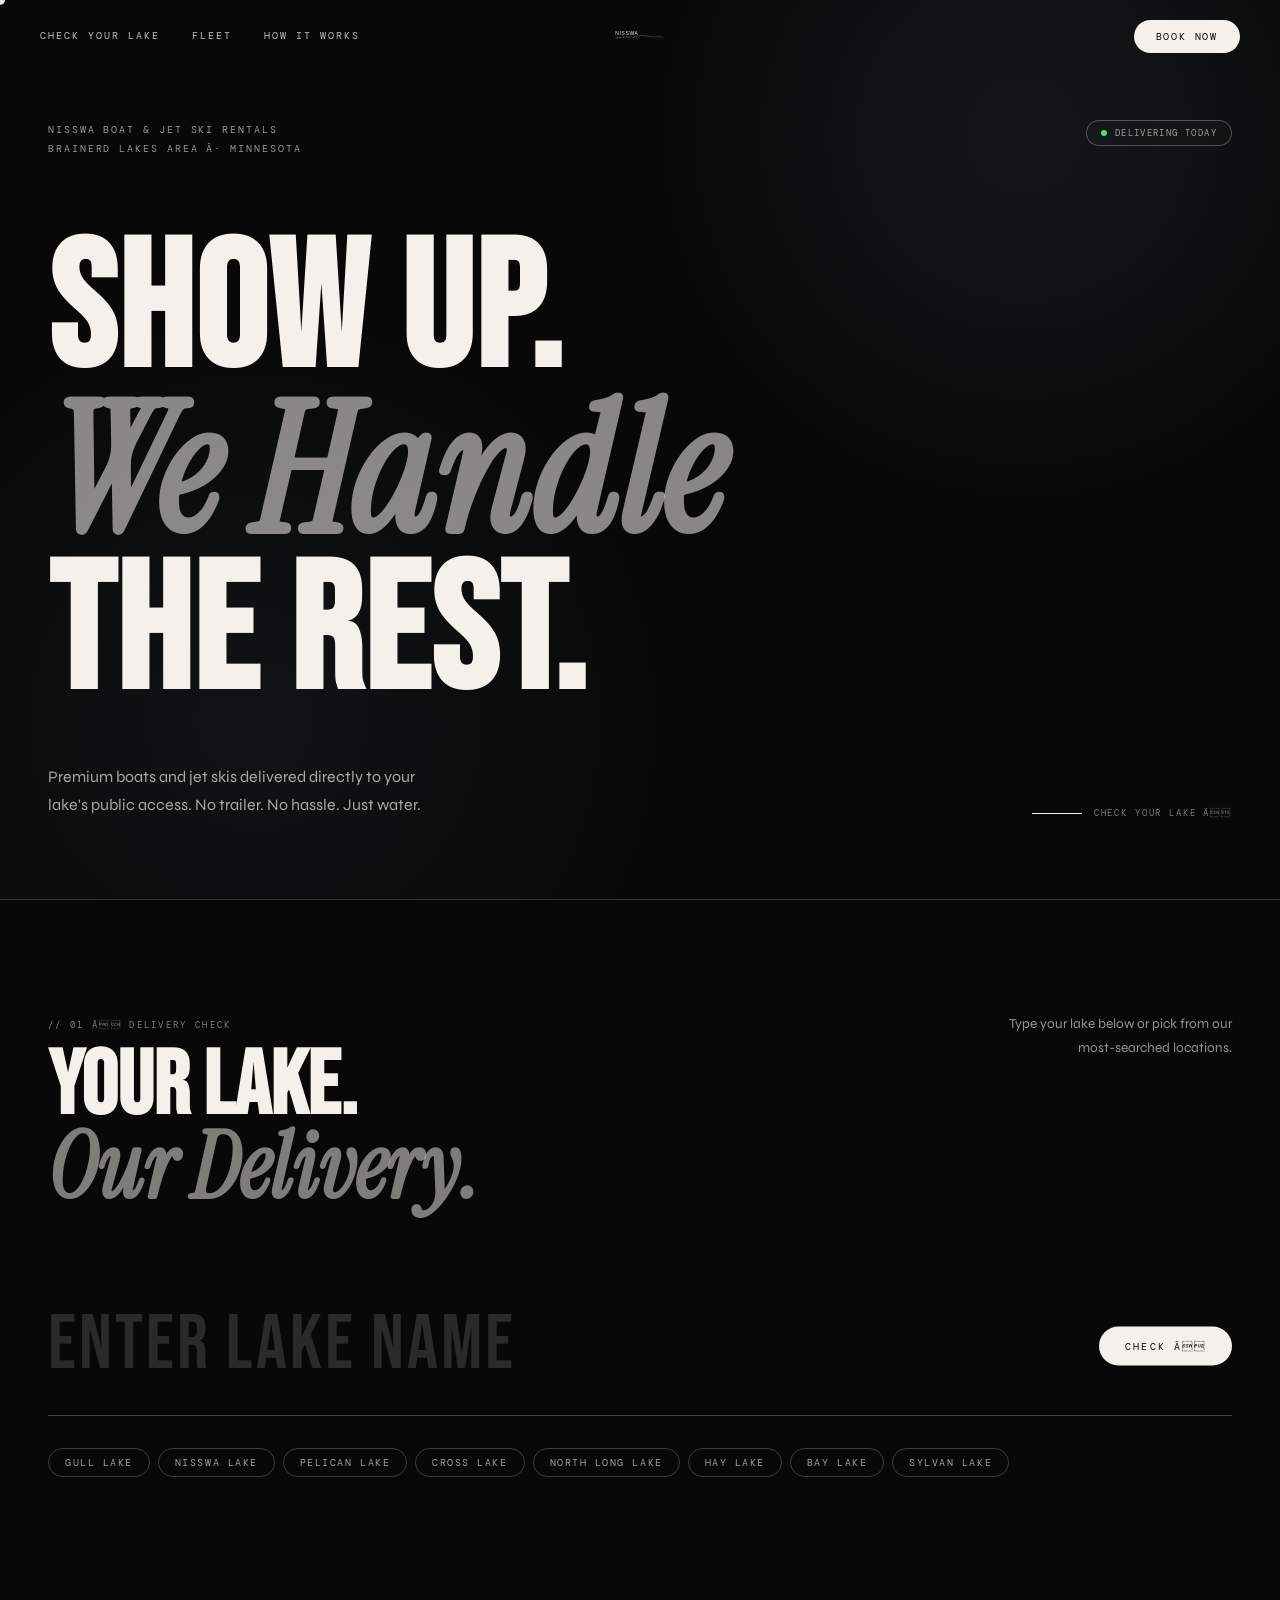
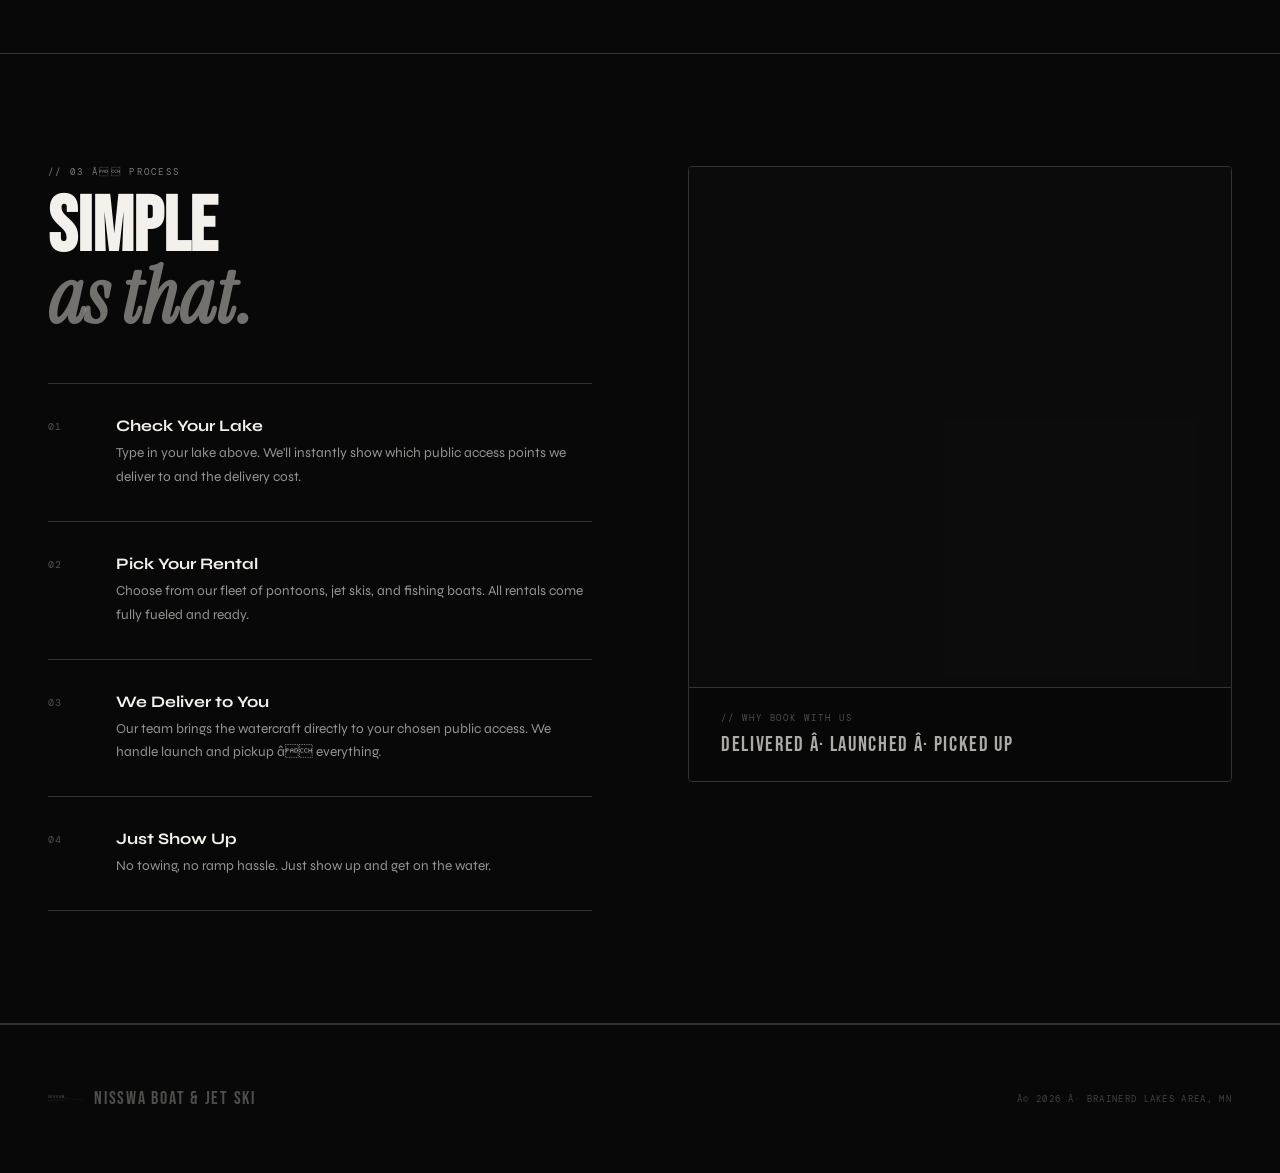
==== commit 760b4420: "Add mobile hamburger nav to index.html" ====
--- a/index.html
+++ b/index.html
@@ -27,6 +27,7 @@
 
 	<!-- CURSOR -->
 	<div class="cursor" id="cursor"></div>
+	<nav class="mobile-nav-drawer" id="mobile-nav-drawer"><a href="index.html#checker">Check Your Lake</a><a href="fleet.html">Fleet</a><a href="jet-skis.html">Jet Skis</a><a href="index.html#how">How It Works</a><a href="index.html#checker" class="mobile-book-btn">Book Now</a></nav>
 
 	<!-- LAKE MODE TOAST -->
 	<div class="lake-mode-toast" id="lakeModeToast">Lake mode activated</div>
@@ -47,6 +48,8 @@
 			<div class="header-right">
 				<a href="#checker" class="book-btn">Book Now</a>
 			</div>
+
+		<button class="nav-hamburger" id="nav-hamburger" aria-label="Open menu"><span></span><span></span><span></span></button>
 		</header>
 
 		<!-- HERO -->
@@ -54,7 +57,7 @@
 			<div class="hero-meta">
 				<div class="hero-eyebrow">
 					Nisswa Boat &amp; Jet Ski Rentals<br>
-					Brainerd Lakes Area · Minnesota
+					Brainerd Lakes Area Â· Minnesota
 				</div>
 				<div class="hero-tag">
 					<span class="live-dot"></span>
@@ -73,7 +76,7 @@
 					</p>
 					<div class="hero-scroll">
 						<div class="sweep-line"></div>
-						<span>Check your lake ↓</span>
+						<span>Check your lake â</span>
 					</div>
 				</div>
 			</div>
@@ -83,7 +86,7 @@
 		<section id="checker">
 			<div class="checker-top rev">
 				<div>
-					<div class="s-label">// 01 — Delivery Check</div>
+					<div class="s-label">// 01 â Delivery Check</div>
 					<h2 class="checker-title">Your Lake.<br><em>Our Delivery.</em></h2>
 				</div>
 				<p class="checker-desc">
@@ -92,7 +95,7 @@
 			</div>
 			<div class="search-wrap rev">
 				<input class="lake-input" id="lake-input" type="text" placeholder="ENTER LAKE NAME" autocomplete="off">
-				<button class="search-btn" onclick="doCheck()">Check →</button>
+				<button class="search-btn" onclick="doCheck()">Check â</button>
 				<div class="lake-suggestions" id="lake-suggestions"></div>
 			</div>
 			<div class="pills rev" id="pills">
@@ -112,7 +115,7 @@
 		<section id="fleet">
 			<div class="fleet-top rev">
 				<div>
-					<div class="s-label">// 02 — Available Rentals</div>
+					<div class="s-label">// 02 â Available Rentals</div>
 					<h2 class="fleet-title">Pick<br>Your Ride.</h2>
 				</div>
 				<div class="fleet-ctx">
@@ -122,8 +125,8 @@
 			</div>
 			<div class="fleet-grid rev">
 				<div class="fc">
-					<div class="fc-num">— 01</div>
-					<span class="fc-icon">🚤</span>
+					<div class="fc-num">â 01</div>
+					<span class="fc-icon">ð¤</span>
 					<div class="fc-name">Pontoon Boat</div>
 					<p class="fc-tag">The ultimate lake day. Room for the whole crew, delivered to your access point.</p>
 					<div class="fc-specs">
@@ -131,23 +134,23 @@
 						<div class="spec"><span>Duration</span><span class="sv">Half or Full Day</span></div>
 						<div class="spec"><span>Delivery</span><span class="sv">Included</span></div>
 					</div>
-					<a href="fleet.html" class="fc-btn">View Pontoons →</a>
+					<a href="fleet.html" class="fc-btn">View Pontoons â</a>
 				</div>
 				<div class="fc feat">
-					<div class="fc-num">— 02</div>
-					<span class="fc-icon">🏄</span>
+					<div class="fc-num">â 02</div>
+					<span class="fc-icon">ð</span>
 					<div class="fc-name">Jet Ski</div>
-					<p class="fc-tag">Pure adrenaline. Our most popular rental — ready when you are.</p>
+					<p class="fc-tag">Pure adrenaline. Our most popular rental â ready when you are.</p>
 					<div class="fc-specs">
-						<div class="spec"><span>Capacity</span><span class="sv">1–3 riders</span></div>
+						<div class="spec"><span>Capacity</span><span class="sv">1â3 riders</span></div>
 						<div class="spec"><span>Duration</span><span class="sv">1hr / Half / Full Day</span></div>
 						<div class="spec"><span>Delivery</span><span class="sv">Included</span></div>
 					</div>
-					<a href="jet-skis.html" class="fc-btn">Book Jet Ski →</a>
+					<a href="jet-skis.html" class="fc-btn">Book Jet Ski â</a>
 				</div>
 				<div class="fc">
-					<div class="fc-num">— 03</div>
-					<span class="fc-icon">🎣</span>
+					<div class="fc-num">â 03</div>
+					<span class="fc-icon">ð£</span>
 					<div class="fc-name">Fishing Boat</div>
 					<p class="fc-tag">Built for the early mornings. Quiet, capable, delivered fresh.</p>
 					<div class="fc-specs">
@@ -155,7 +158,7 @@
 						<div class="spec"><span>Duration</span><span class="sv">Half or Full Day</span></div>
 						<div class="spec"><span>Delivery</span><span class="sv">Included</span></div>
 					</div>
-					<a href="fleet.html" class="fc-btn">View Fishing Boats →</a>
+					<a href="fleet.html" class="fc-btn">View Fishing Boats â</a>
 				</div>
 			</div>
 		</section>
@@ -164,7 +167,7 @@
 		<section id="how">
 			<div class="how-grid">
 				<div>
-					<div class="s-label rev">// 03 — Process</div>
+					<div class="s-label rev">// 03 â Process</div>
 					<h2 class="how-title rev">Simple<br><em>as that.</em></h2>
 					<div class="steps">
 						<div class="step rev">
@@ -185,7 +188,7 @@
 							<span class="step-n">03</span>
 							<div>
 								<div class="step-name">We Deliver to You</div>
-								<p class="step-desc">Our team brings the watercraft directly to your chosen public access. We handle launch and pickup — everything.</p>
+								<p class="step-desc">Our team brings the watercraft directly to your chosen public access. We handle launch and pickup â everything.</p>
 							</div>
 						</div>
 						<div class="step rev">
@@ -217,7 +220,7 @@
 						</div>
 						<div class="how-box-info">
 							<div class="hbi-label">// Why book with us</div>
-							<div class="hbi-val">Delivered · Launched · Picked Up</div>
+							<div class="hbi-val">Delivered Â· Launched Â· Picked Up</div>
 						</div>
 					</div>
 				</div>
@@ -230,7 +233,7 @@
 				<img src="assets/images/logo.svg" alt="Nisswa Boat &amp; Jet Ski" width="120" height="36">
 				<span class="footer-name">Nisswa Boat &amp; Jet Ski</span>
 			</div>
-			<div class="footer-copy">© 2026 · Brainerd Lakes Area, MN</div>
+			<div class="footer-copy">Â© 2026 Â· Brainerd Lakes Area, MN</div>
 		</footer>
 	</div><!-- /.nbjs-wrap -->
 
--- a/assets/css/styles.css
+++ b/assets/css/styles.css
@@ -1,9 +1,9 @@
 /* =========================================================
-   NISSWA BOAT & JET SKI — SHARED STYLES
+   NISSWA BOAT & JET SKI â SHARED STYLES
    Applies to: index.html, fleet.html, jet-skis.html
 ========================================================= */
 
-/* ── RESET ─────────────────────────────────────────────── */
+/* ââ RESET âââââââââââââââââââââââââââââââââââââââââââââââ */
 *, *::before, *::after {
   box-sizing: border-box;
   margin: 0;
@@ -14,7 +14,7 @@
   scroll-behavior: smooth;
 }
 
-/* ── ROOT ──────────────────────────────────────────────── */
+/* ââ ROOT ââââââââââââââââââââââââââââââââââââââââââââââââ */
 :root {
   --black:     #080808;
   --white:     #f4f1ec;
@@ -41,7 +41,7 @@
   font-family: inherit;
 }
 
-/* ── CUSTOM CURSOR ──────────────────────────────────────── */
+/* ââ CUSTOM CURSOR ââââââââââââââââââââââââââââââââââââââââ */
 .cursor {
   position: fixed;
   width: 10px;
@@ -64,7 +64,7 @@
   .cursor { display: none !important; }
 }
 
-/* ── LOADER ─────────────────────────────────────────────── */
+/* ââ LOADER âââââââââââââââââââââââââââââââââââââââââââââââ */
 .nbjs-loader {
   position: fixed;
   inset: 0;
@@ -119,7 +119,7 @@
   color: rgba(244, 241, 236, 0.6);
 }
 
-/* ── HEADER ─────────────────────────────────────────────── */
+/* ââ HEADER âââââââââââââââââââââââââââââââââââââââââââââââ */
 #hdr {
   position: fixed;
   top: 0;
@@ -248,7 +248,7 @@
   transform: translateY(-1px);
 }
 
-/* ── SHARED SECTION UTILITIES ───────────────────────────── */
+/* ââ SHARED SECTION UTILITIES âââââââââââââââââââââââââââââ */
 .s-label {
   font-family: 'DM Mono', monospace;
   font-size: 0.58rem;
@@ -258,7 +258,7 @@
   margin-bottom: 1rem;
 }
 
-/* ── SCROLL REVEALS ─────────────────────────────────────── */
+/* ââ SCROLL REVEALS âââââââââââââââââââââââââââââââââââââââ */
 .rev {
   opacity: 0;
   transform: translateY(28px);
@@ -272,7 +272,7 @@
   transform: none;
 }
 
-/* ── ANIMATIONS ─────────────────────────────────────────── */
+/* ââ ANIMATIONS âââââââââââââââââââââââââââââââââââââââââââ */
 @keyframes blink {
   0%, 100% { opacity: 1; }
   50%       { opacity: 0.3; }
@@ -283,7 +283,7 @@
   100% { transform: translateX(100%); }
 }
 
-/* ── SHARED FOOTER ──────────────────────────────────────── */
+/* ââ SHARED FOOTER ââââââââââââââââââââââââââââââââââââââââ */
 .site-footer,
 .nbjs-wrap footer {
   padding: 3.5rem 3rem;
@@ -323,7 +323,7 @@
   color: rgba(244, 241, 236, 0.25);
 }
 
-/* ── LAKE MODE TOAST ────────────────────────────────────── */
+/* ââ LAKE MODE TOAST ââââââââââââââââââââââââââââââââââââââ */
 .lake-mode-toast {
   position: fixed;
   right: 24px;
@@ -373,7 +373,7 @@
   transform: translateY(0) scale(1);
 }
 
-/* ── MOBILE HEADER ──────────────────────────────────────── */
+/* ââ MOBILE HEADER ââââââââââââââââââââââââââââââââââââââââ */
 @media (max-width: 768px) {
   #hdr {
     padding: 0 1.5rem;
@@ -403,3 +403,80 @@
     font-size: 9px;
   }
 }
+
+
+/* ── MOBILE NAV HAMBURGER ─────────────────────────────────── */
+.nav-hamburger {
+  display: none;
+  flex-direction: column;
+  justify-content: center;
+  align-items: center;
+  width: 40px;
+  height: 40px;
+  gap: 5px;
+  cursor: pointer;
+  background: none;
+  border: none;
+  padding: 0;
+  z-index: 200;
+}
+.nav-hamburger span {
+  display: block;
+  width: 22px;
+  height: 1.5px;
+  background: var(--white);
+  transition: transform 0.3s cubic-bezier(.16,1,.3,1), opacity 0.2s;
+  transform-origin: center;
+}
+.nav-hamburger.open span:nth-child(1) { transform: translateY(6.5px) rotate(45deg); }
+.nav-hamburger.open span:nth-child(2) { opacity: 0; }
+.nav-hamburger.open span:nth-child(3) { transform: translateY(-6.5px) rotate(-45deg); }
+
+/* Mobile nav drawer */
+.mobile-nav-drawer {
+  display: none;
+  position: fixed;
+  top: 0; left: 0; right: 0; bottom: 0;
+  background: rgba(6, 12, 20, 0.97);
+  z-index: 190;
+  flex-direction: column;
+  align-items: center;
+  justify-content: center;
+  gap: 2.5rem;
+  backdrop-filter: blur(8px);
+}
+.mobile-nav-drawer.open {
+  display: flex;
+}
+.mobile-nav-drawer a {
+  font-family: 'Bebas Neue', 'Arial Narrow', sans-serif;
+  font-size: 2.2rem;
+  letter-spacing: 0.12em;
+  color: var(--white);
+  text-decoration: none;
+  opacity: 0.85;
+  transition: opacity 0.2s;
+}
+.mobile-nav-drawer a:hover { opacity: 1; }
+.mobile-nav-drawer .mobile-book-btn {
+  margin-top: 1rem;
+  padding: 0.8rem 2.2rem;
+  border: 1.5px solid var(--white);
+  font-family: 'DM Mono', monospace;
+  font-size: 0.75rem;
+  letter-spacing: 0.14em;
+  color: var(--white);
+  background: transparent;
+  text-decoration: none;
+  text-transform: uppercase;
+  transition: background 0.2s, color 0.2s;
+}
+.mobile-nav-drawer .mobile-book-btn:hover {
+  background: var(--white);
+  color: var(--black);
+}
+
+@media (max-width: 768px) {
+  .nav-hamburger { display: flex; }
+  .header-right .book-btn { display: none; }
+}
